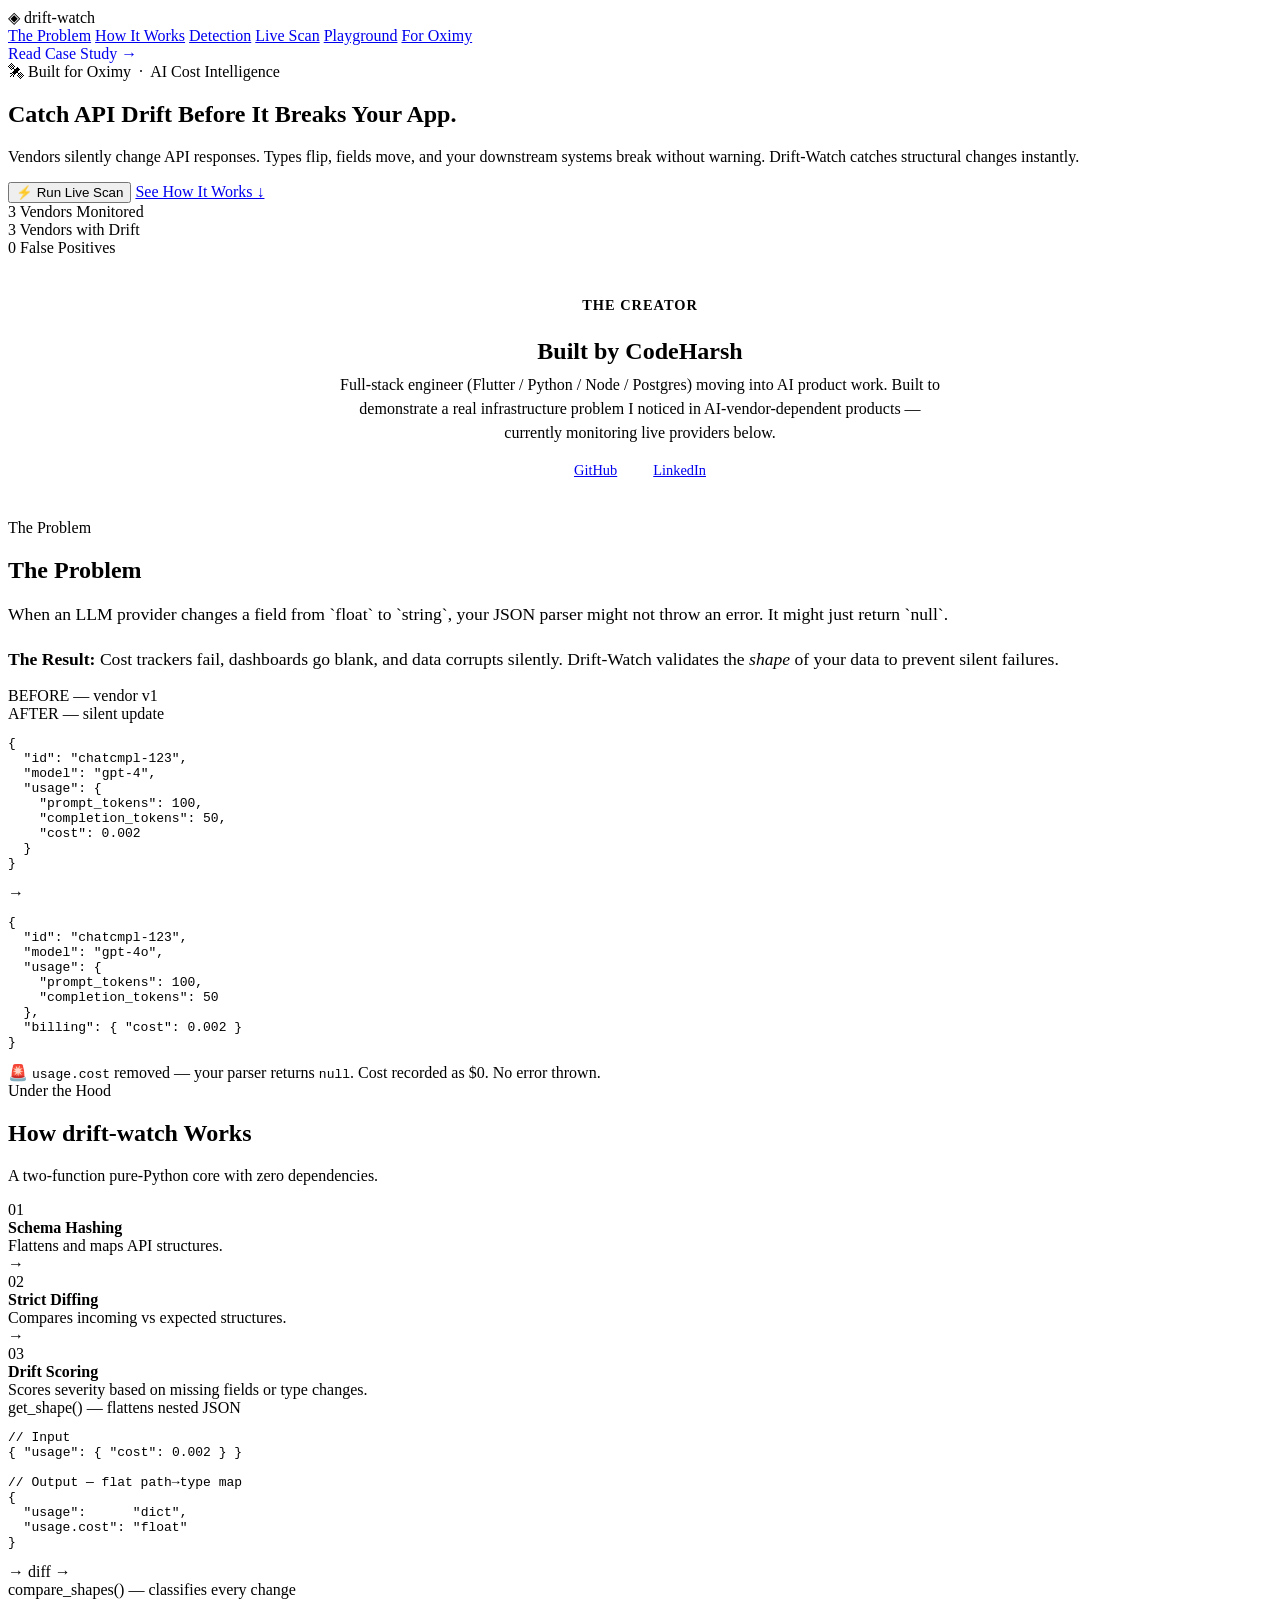
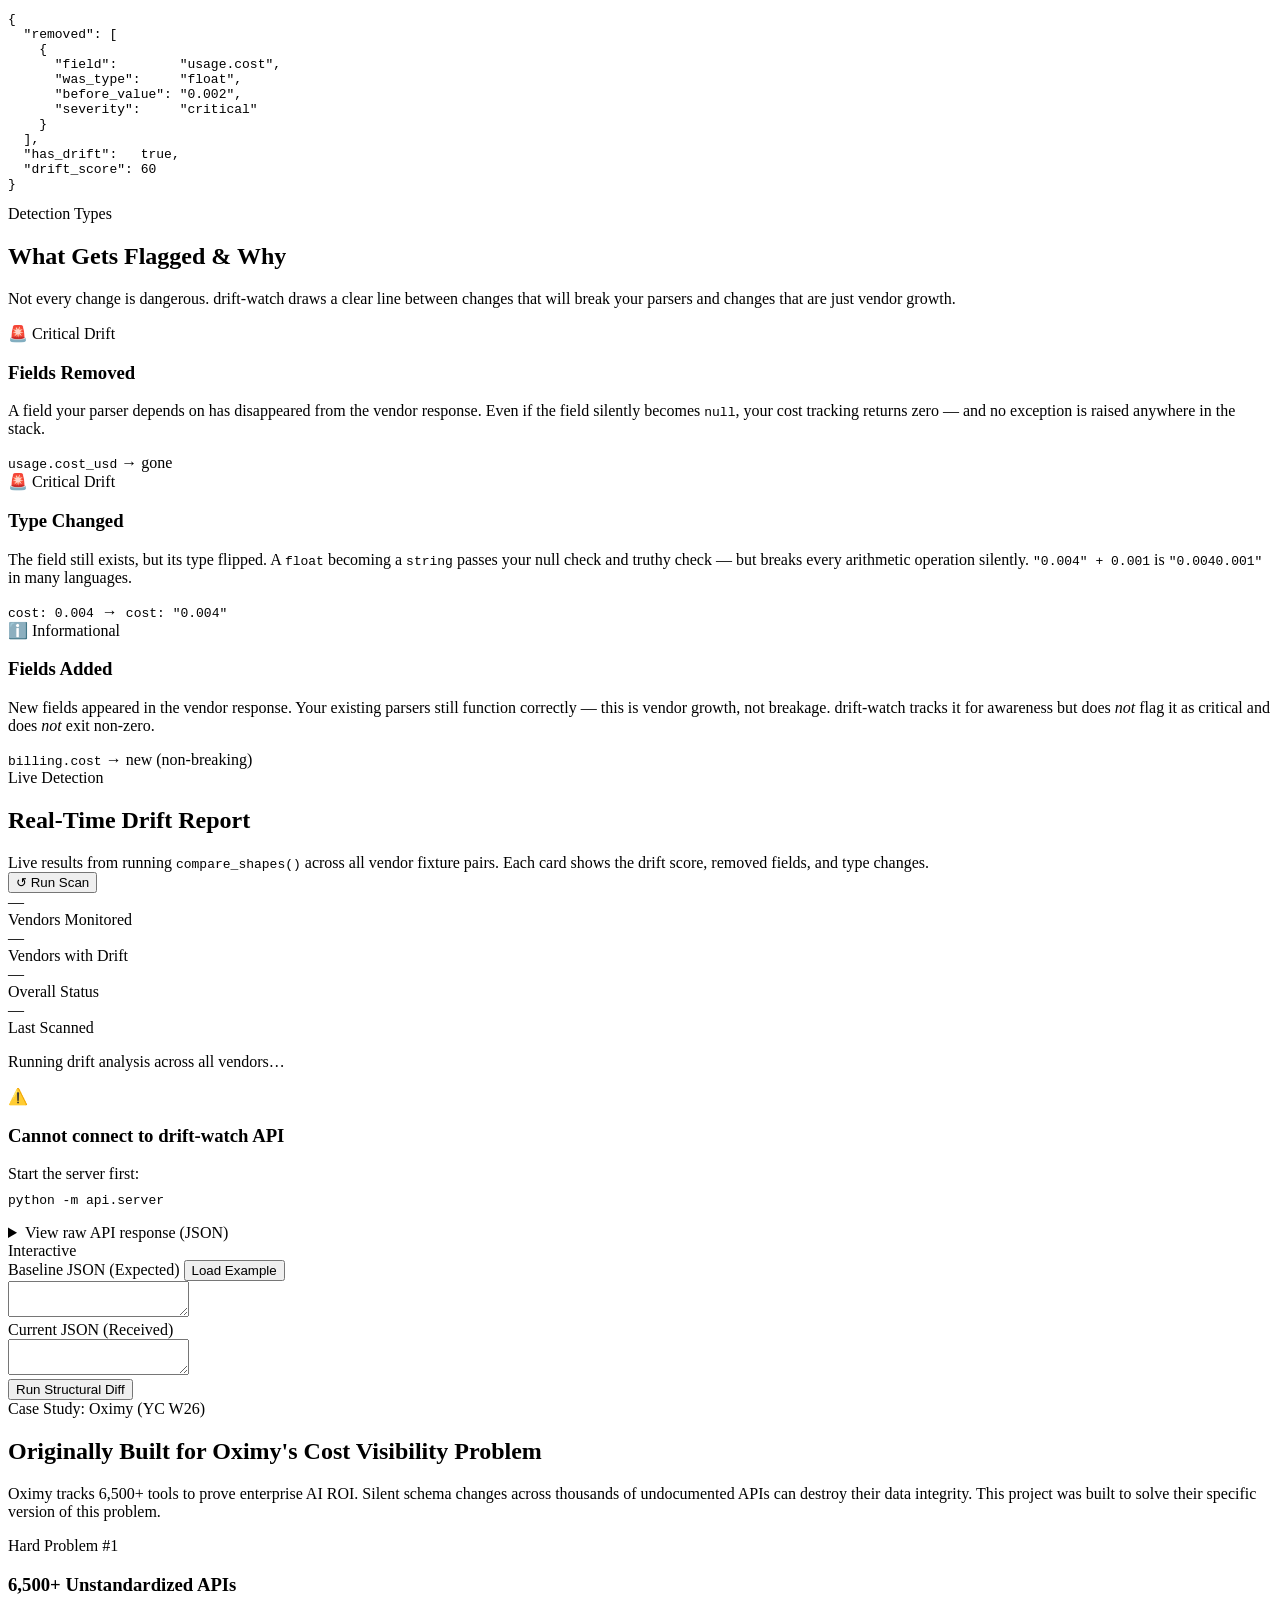
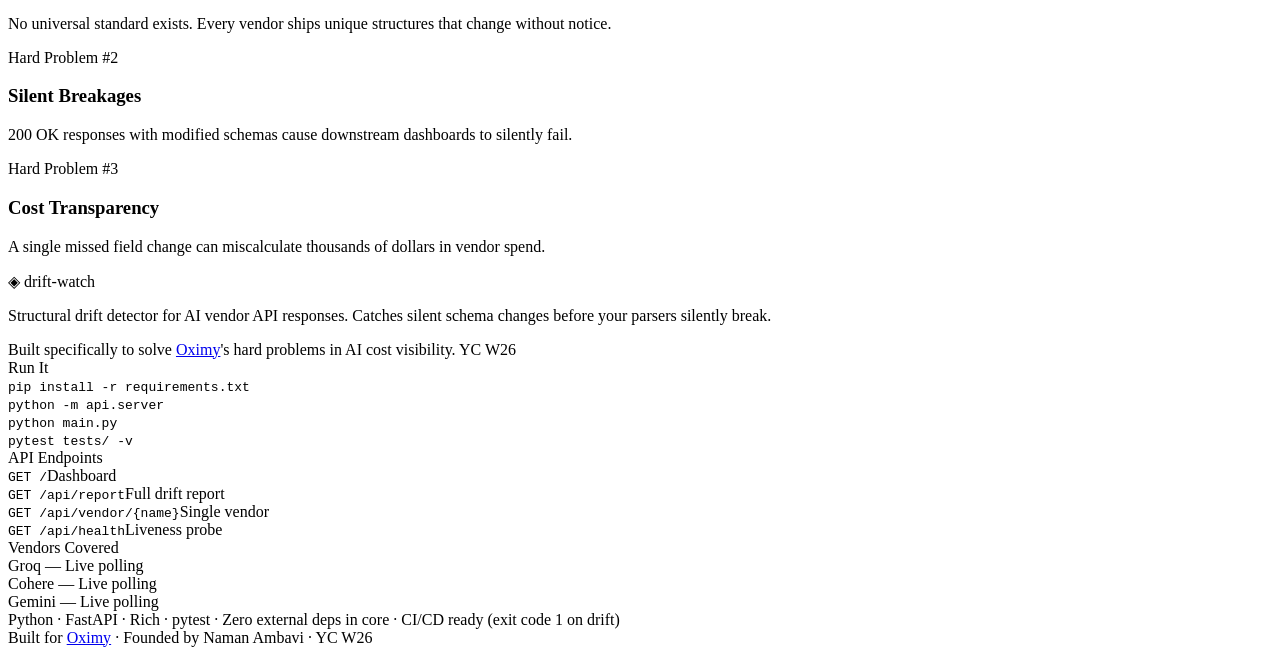
==== frontend/index.html @ 9e64bb4e "Fix UI stats, add Built By section, trigger workflow on push" ====
<!DOCTYPE html>
<html lang="en">
<head>
  <meta charset="UTF-8" />
  <meta name="viewport" content="width=device-width, initial-scale=1.0" />
  <title>drift-watch — AI Vendor Schema Monitor</title>
  <meta name="description" content="Structural drift detector for AI vendor API responses. Catch silent schema changes before your parsers break and customers notice." />
  <link rel="preconnect" href="https://fonts.googleapis.com" />
  <link rel="preconnect" href="https://fonts.gstatic.com" crossorigin />
  <link href="https://fonts.googleapis.com/css2?family=Inter:wght@300;400;500;600;700;800;900&family=JetBrains+Mono:wght@400;500;600&display=swap" rel="stylesheet" />
  <link rel="stylesheet" href="/static/style.css" />
</head>
<body>

<!-- ═══════════════════════════════════════════════
     NAVBAR
════════════════════════════════════════════════ -->
<nav class="navbar" id="top">
  <div class="nav-container">
    <div class="nav-logo">
      <span class="logo-icon">◈</span>
      <span class="logo-text">drift<span class="logo-accent">-watch</span></span>
    </div>
    <div class="nav-links">
      <a href="#problem"      class="nav-link">The Problem</a>
      <a href="#how-it-works" class="nav-link">How It Works</a>
      <a href="#detects"      class="nav-link">Detection</a>
      <a href="#scan"         class="nav-link">Live Scan</a>
      <a href="#playground"   class="nav-link">Playground</a>
      <a href="#oximy"        class="nav-link nav-link-oximy">For Oximy</a>
    </div>
    <a href="/case-study" class="btn-nav-cta" style="text-decoration:none;">Read Case Study →</a>
  </div>
</nav>

<!-- ═══════════════════════════════════════════════
     HERO
════════════════════════════════════════════════ -->
<section class="hero" id="hero">
  <div class="hero-grid"></div>
  <div class="hero-glow"></div>
  <div class="hero-content">
    <div class="hero-eyebrow">🛰 Built for Oximy &nbsp;·&nbsp; AI Cost Intelligence</div>

    <h1 class="hero-title">Catch API <span class="gradient-text">Drift</span> Before It Breaks Your App.</h1>
    <p class="hero-sub">
      Vendors silently change API responses. Types flip, fields move, and your downstream systems break without warning. Drift-Watch catches structural changes instantly.
    </p>

    <div class="hero-cta">
      <button class="btn-primary" id="hero-scan-btn" onclick="goScan(); runScan()">
        ⚡ Run Live Scan
      </button>
      <a href="#problem" class="btn-ghost">See How It Works ↓</a>
    </div>

    <div class="hero-stats">
      <div class="stat-chip">
        <span class="stat-val" id="hero-stat-total">3</span>
        <span class="stat-label">Vendors Monitored</span>
      </div>
      <div class="stat-sep"></div>
      <div class="stat-chip">
        <span class="stat-val" id="hero-stat-drift">3</span>
        <span class="stat-label">Vendors with Drift</span>
      </div>
      <div class="stat-sep"></div>
      <div class="stat-chip">
        <span class="stat-val" id="hero-stat-false">0</span>
        <span class="stat-label">False Positives</span>
      </div>
    </div>
  </div>
</section>

<!-- ═══════════════════════════════════════════════
     BUILT BY
════════════════════════════════════════════════ -->
<section class="section built-by-section" style="padding: 40px 0; border-bottom: 1px solid var(--border-color); background: var(--bg-card);">
  <div class="container" style="text-align: center;">
    <div style="font-size: 0.9rem; color: var(--text-muted); text-transform: uppercase; letter-spacing: 1px; font-weight: 600; margin-bottom: 12px;">The Creator</div>
    <h3 style="margin-bottom: 8px; font-size: 1.5rem;">Built by <span style="color: var(--text-primary);">CodeHarsh</span></h3>
    <p style="color: var(--text-secondary); max-width: 600px; margin: 0 auto 16px; line-height: 1.5;">
      Full-stack engineer (Flutter / Python / Node / Postgres) moving into AI product work. Built to demonstrate a real infrastructure problem I noticed in AI-vendor-dependent products — currently monitoring live providers below.
    </p>
    <div>
      <a href="https://github.com/codeharsh27" target="_blank" rel="noopener" class="btn-ghost" style="padding: 6px 12px; font-size: 0.9rem; border-radius: 4px; margin: 0 4px;">GitHub</a>
      <a href="https://linkedin.com/in/codeharsh27" target="_blank" rel="noopener" class="btn-ghost" style="padding: 6px 12px; font-size: 0.9rem; border-radius: 4px; margin: 0 4px;">LinkedIn</a>
    </div>
  </div>
</section>

<!-- ═══════════════════════════════════════════════
     THE PROBLEM
════════════════════════════════════════════════ -->
<section class="section problem-section" id="problem">
  <div class="container">
    <div class="section-tag">The Problem</div>
    <h2 class="section-title">The Problem</h2>
    <div class="problem-layout">
      <div>
        <p style="font-size: 1.1rem; color: var(--text-secondary); margin-bottom: 24px;">
          When an LLM provider changes a field from `float` to `string`, your JSON parser might not throw an error. It might just return `null`.
        </p>
        <p style="font-size: 1.1rem; color: var(--text-secondary);">
          <strong>The Result:</strong> Cost trackers fail, dashboards go blank, and data corrupts silently. Drift-Watch validates the <em>shape</em> of your data to prevent silent failures.
        </p>
      </div>

      <!-- Before/After diff -->
      <div class="diff-card">
        <div class="diff-card-header">
          <div class="diff-lbl">BEFORE — vendor v1</div>
          <div class="diff-lbl">AFTER — silent update</div>
        </div>
        <div class="diff-cols">
          <div>
            <pre class="code-blk"><code><span class="jb">{</span>
  <span class="jk">"id"</span>: <span class="js">"chatcmpl-123"</span>,
  <span class="jk">"model"</span>: <span class="js">"gpt-4"</span>,
  <span class="jk">"usage"</span>: <span class="jb">{</span>
    <span class="jk">"prompt_tokens"</span>: <span class="jn">100</span>,
    <span class="jk">"completion_tokens"</span>: <span class="jn">50</span>,
<span class="line-removed">    "cost": 0.002</span>
  <span class="jb">}</span>
<span class="jb">}</span></code></pre>
          </div>
          <div class="diff-arrow-icon">→</div>
          <div>
            <pre class="code-blk"><code><span class="jb">{</span>
  <span class="jk">"id"</span>: <span class="js">"chatcmpl-123"</span>,
  <span class="jk">"model"</span>: <span class="js">"gpt-4o"</span>,
  <span class="jk">"usage"</span>: <span class="jb">{</span>
    <span class="jk">"prompt_tokens"</span>: <span class="jn">100</span>,
    <span class="jk">"completion_tokens"</span>: <span class="jn">50</span>
  <span class="jb">}</span>,
<span class="line-added">  "billing": { "cost": 0.002 }</span>
<span class="jb">}</span></code></pre>
          </div>
        </div>
        <div class="diff-verdict">
          <span>🚨</span>
          <span>
            <code>usage.cost</code> removed — your parser returns <code>null</code>.
            Cost recorded as $0. No error thrown.
          </span>
        </div>
      </div>

    </div>
  </div>
</section>

<!-- ═══════════════════════════════════════════════
     HOW IT WORKS
════════════════════════════════════════════════ -->
<section class="section how-section" id="how-it-works">
  <div class="container">
    <div class="section-tag">Under the Hood</div>
    <h2 class="section-title">How drift-watch Works</h2>
    <p class="section-desc">
      A two-function pure-Python core with zero dependencies.
    </p>

    <div class="steps-flow">
      <div class="step-card">
        <div class="step-num">01</div>
        <div class="step-desc"><strong>Schema Hashing</strong><br/>Flattens and maps API structures.</div>
      </div>
      <div class="step-join">→</div>
      <div class="step-card">
        <div class="step-num">02</div>
        <div class="step-desc"><strong>Strict Diffing</strong><br/>Compares incoming vs expected structures.</div>
      </div>
      <div class="step-join">→</div>
      <div class="step-card">
        <div class="step-num">03</div>
        <div class="step-desc"><strong>Drift Scoring</strong><br/>Scores severity based on missing fields or type changes.</div>
      </div>
    </div>

    <!-- Code explainer -->
    <div class="code-ex">
      <div>
        <div class="code-ex-label">get_shape() — flattens nested JSON</div>
        <pre class="code-blk sm"><code><span class="jc">// Input</span>
<span class="jb">{</span> <span class="jk">"usage"</span>: <span class="jb">{</span> <span class="jk">"cost"</span>: <span class="jn">0.002</span> <span class="jb">}</span> <span class="jb">}</span>

<span class="jc">// Output — flat path→type map</span>
<span class="jb">{</span>
  <span class="js">"usage"</span>:      <span class="jk">"dict"</span>,
  <span class="js">"usage.cost"</span>: <span class="jk">"float"</span>
<span class="jb">}</span></code></pre>
      </div>
      <div class="code-ex-sep">→ diff →</div>
      <div>
        <div class="code-ex-label">compare_shapes() — classifies every change</div>
        <pre class="code-blk sm"><code><span class="jb">{</span>
  <span class="jk">"removed"</span>: <span class="jb">[</span>
    <span class="jb">{</span>
      <span class="js">"field"</span>:        <span class="jk">"usage.cost"</span>,
      <span class="js">"was_type"</span>:     <span class="jk">"float"</span>,
      <span class="js">"before_value"</span>: <span class="jk">"0.002"</span>,
      <span class="js">"severity"</span>:     <span class="jk">"critical"</span>
    <span class="jb">}</span>
  <span class="jb">]</span>,
  <span class="jk">"has_drift"</span>:   <span class="jn">true</span>,
  <span class="jk">"drift_score"</span>: <span class="jn">60</span>
<span class="jb">}</span></code></pre>
      </div>
    </div>
  </div>
</section>

<!-- ═══════════════════════════════════════════════
     WHAT GETS DETECTED
════════════════════════════════════════════════ -->
<section class="section detect-section" id="detects">
  <div class="container">
    <div class="section-tag">Detection Types</div>
    <h2 class="section-title">What Gets Flagged &amp; Why</h2>
    <p class="section-desc">
      Not every change is dangerous. drift-watch draws a clear line between
      changes that will break your parsers and changes that are just vendor growth.
    </p>

    <div class="detect-grid">

      <div class="detect-card dc-critical">
        <div class="dc-badge critical">🚨 Critical Drift</div>
        <h3>Fields Removed</h3>
        <p>
          A field your parser depends on has disappeared from the vendor response.
          Even if the field silently becomes <code>null</code>, your cost tracking
          returns zero — and no exception is raised anywhere in the stack.
        </p>
        <div class="dc-example">
          <code>usage.cost_usd</code> → <span class="txt-removed">gone</span>
        </div>
      </div>

      <div class="detect-card dc-critical">
        <div class="dc-badge critical">🚨 Critical Drift</div>
        <h3>Type Changed</h3>
        <p>
          The field still exists, but its type flipped. A <code>float</code> becoming
          a <code>string</code> passes your null check and truthy check — but breaks
          every arithmetic operation silently. <code>"0.004" + 0.001</code> is
          <code>"0.0040.001"</code> in many languages.
        </p>
        <div class="dc-example">
          <code>cost: <span class="txt-was">0.004</span></code>
          &nbsp;→&nbsp;
          <code>cost: <span class="txt-now">"0.004"</span></code>
        </div>
      </div>

      <div class="detect-card dc-info">
        <div class="dc-badge info">ℹ️ Informational</div>
        <h3>Fields Added</h3>
        <p>
          New fields appeared in the vendor response. Your existing parsers
          still function correctly — this is vendor growth, not breakage.
          drift-watch tracks it for awareness but does <em>not</em>
          flag it as critical and does <em>not</em> exit non-zero.
        </p>
        <div class="dc-example">
          <code>billing.cost</code> → <span class="txt-added">new (non-breaking)</span>
        </div>
      </div>

    </div>
  </div>
</section>

<!-- ═══════════════════════════════════════════════
     LIVE SCAN RESULTS
════════════════════════════════════════════════ -->
<section class="section scan-section" id="scan">
  <div class="container">

    <div class="scan-top">
      <div>
        <div class="section-tag">Live Detection</div>
        <h2 class="section-title">Real-Time Drift Report</h2>
        <p class="section-desc" style="margin-bottom:0">
          Live results from running <code>compare_shapes()</code> across all vendor fixture pairs.
          Each card shows the drift score, removed fields, and type changes.
        </p>
      </div>
      <button class="btn-rescan" id="btn-rescan" onclick="runScan()">
        <span class="ri" id="rescan-icon">↺</span> Run Scan
      </button>
    </div>

    <!-- Summary strip -->
    <div class="summary-strip" id="sum-strip">
      <div class="sum-card">
        <div class="sum-val" id="s-total">—</div>
        <div class="sum-label">Vendors Monitored</div>
      </div>
      <div class="sum-card sc-critical">
        <div class="sum-val vc" id="s-drifted">—</div>
        <div class="sum-label">Vendors with Drift</div>
      </div>
      <div class="sum-card">
        <div class="sum-val" id="s-status">—</div>
        <div class="sum-label">Overall Status</div>
      </div>
      <div class="sum-card">
        <div class="sum-val dim" id="s-time">—</div>
        <div class="sum-label">Last Scanned</div>
      </div>
    </div>

    <!-- Loading -->
    <div id="state-loading" class="state-box">
      <div class="spinner"></div>
      <p>Running drift analysis across all vendors&hellip;</p>
    </div>

    <!-- Error -->
    <div id="state-error" class="state-box hidden">
      <div class="ei">⚠️</div>
      <h3>Cannot connect to drift-watch API</h3>
      <p>
        Start the server first:<br />
        <code style="display:inline-block;margin-top:10px;">python -m api.server</code>
      </p>
    </div>

    <!-- Vendor cards -->
    <div id="cards-grid" class="cards-grid hidden"></div>

    <!-- Raw JSON -->
    <details class="raw-wrap hidden" id="raw-wrap">
      <summary>View raw API response (JSON)</summary>
      <pre class="raw-pre" id="raw-pre"></pre>
    </details>

  </div>
</section>

<!-- ═══════════════════════════════════════════════
     PLAYGROUND
════════════════════════════════════════════════ -->
<section class="section playground-section" id="playground">
  <div class="container">
    <div class="section-tag">Interactive</div>
    <div class="pg-container">
      <div class="pg-editors">
        <div class="pg-editor-wrap">
          <div class="pg-editor-head">
            <span class="pg-label">Baseline JSON (Expected)</span>
            <button class="btn-pg-fill" onclick="fillPlaygroundExample()">Load Example</button>
          </div>
          <textarea id="pg-before" class="pg-textarea" spellcheck="false"></textarea>
        </div>
        <div class="pg-editor-wrap">
          <div class="pg-editor-head">
            <span class="pg-label">Current JSON (Received)</span>
          </div>
          <textarea id="pg-after" class="pg-textarea" spellcheck="false"></textarea>
        </div>
      </div>
      
      <div class="pg-actions">
        <button id="btn-run-diff" class="btn-primary" onclick="runPlaygroundDiff()">
          Run Structural Diff
        </button>
        <span id="pg-error" class="pg-error-msg"></span>
      </div>

      <div id="pg-results" class="pg-results-area hidden">
        <!-- Rendered via JS -->
      </div>
    </div>
  </div>
</section>

<!-- ═══════════════════════════════════════════════
     OXIMY HARD PROBLEMS SECTION
════════════════════════════════════════════════ -->
<section class="section oximy-section" id="oximy">
  <div class="container">
    <div class="section-tag">Case Study: Oximy (YC W26)</div>
    <h2 class="section-title">Originally Built for Oximy's Cost Visibility Problem</h2>
    <p class="section-desc">
      Oximy tracks 6,500+ tools to prove enterprise AI ROI. 
      Silent schema changes across thousands of undocumented APIs can destroy their data integrity. This project was built to solve their specific version of this problem.
    </p>
    
    <div class="hp-grid">
      <div class="hp-card hp-primary">
        <div class="hp-eyebrow">Hard Problem #1</div>
        <h3 class="hp-title">6,500+ Unstandardized APIs</h3>
        <p class="hp-desc">No universal standard exists. Every vendor ships unique structures that change without notice.</p>
      </div>
      <div class="hp-card">
        <div class="hp-eyebrow">Hard Problem #2</div>
        <h3 class="hp-title">Silent Breakages</h3>
        <p class="hp-desc">200 OK responses with modified schemas cause downstream dashboards to silently fail.</p>
      </div>
      <div class="hp-card">
        <div class="hp-eyebrow">Hard Problem #3</div>
        <h3 class="hp-title">Cost Transparency</h3>
        <p class="hp-desc">A single missed field change can miscalculate thousands of dollars in vendor spend.</p>
      </div>
    </div>
  </div>
</section>

<!-- ═══════════════════════════════════════════════
     FOOTER
════════════════════════════════════════════════ -->
<footer class="footer-v2">
  <div class="container">

    <div class="footer-top">
      <div class="footer-brand">
        <div class="nav-logo" style="margin-bottom:10px">
          <span class="logo-icon">◈</span>
          <span class="logo-text">drift<span class="logo-accent">-watch</span></span>
        </div>
        <p class="footer-brand-desc">
          Structural drift detector for AI vendor API responses.
          Catches silent schema changes before your parsers silently break.
        </p>
        <div class="footer-built-for">
          Built specifically to solve
          <a href="https://www.oximy.com" target="_blank" rel="noopener" class="footer-oximy-link">Oximy</a>'s
          hard problems in AI cost visibility.
          <span class="footer-yc-badge">YC W26</span>
        </div>
      </div>

      <div class="footer-links-col">
        <div class="footer-col-title">Run It</div>
        <div class="footer-cmd"><code>pip install -r requirements.txt</code></div>
        <div class="footer-cmd"><code>python -m api.server</code></div>
        <div class="footer-cmd"><code>python main.py</code></div>
        <div class="footer-cmd"><code>pytest tests/ -v</code></div>
      </div>

      <div class="footer-links-col">
        <div class="footer-col-title">API Endpoints</div>
        <div class="footer-ep"><code>GET /</code><span>Dashboard</span></div>
        <div class="footer-ep"><code>GET /api/report</code><span>Full drift report</span></div>
        <div class="footer-ep"><code>GET /api/vendor/{name}</code><span>Single vendor</span></div>
        <div class="footer-ep"><code>GET /api/health</code><span>Liveness probe</span></div>
      </div>

      <div class="footer-links-col">
        <div class="footer-col-title">Vendors Covered</div>
        <div class="footer-vendor-list">
          <div class="fv-item"><span class="fv-dot critical"></span>Groq — Live polling</div>
          <div class="fv-item"><span class="fv-dot critical"></span>Cohere — Live polling</div>
          <div class="fv-item"><span class="fv-dot critical"></span>Gemini — Live polling</div>
        </div>
      </div>
    </div>

    <div class="footer-bottom">
      <div class="footer-bottom-left">
        <span>Python · FastAPI · Rich · pytest</span>
        <span class="footer-dot">·</span>
        <span>Zero external deps in core</span>
        <span class="footer-dot">·</span>
        <span>CI/CD ready (exit code 1 on drift)</span>
      </div>
      <div class="footer-bottom-right">
        Built for
        <a href="https://www.oximy.com" target="_blank" rel="noopener" class="footer-oximy-link">Oximy</a>
        ·
        <span style="color:var(--text-muted)">Founded by Naman Ambavi</span>
        ·
        <span class="footer-yc-badge">YC W26</span>
      </div>
    </div>

  </div>
</footer>

<script src="/static/app.js"></script>
</body>
</html>
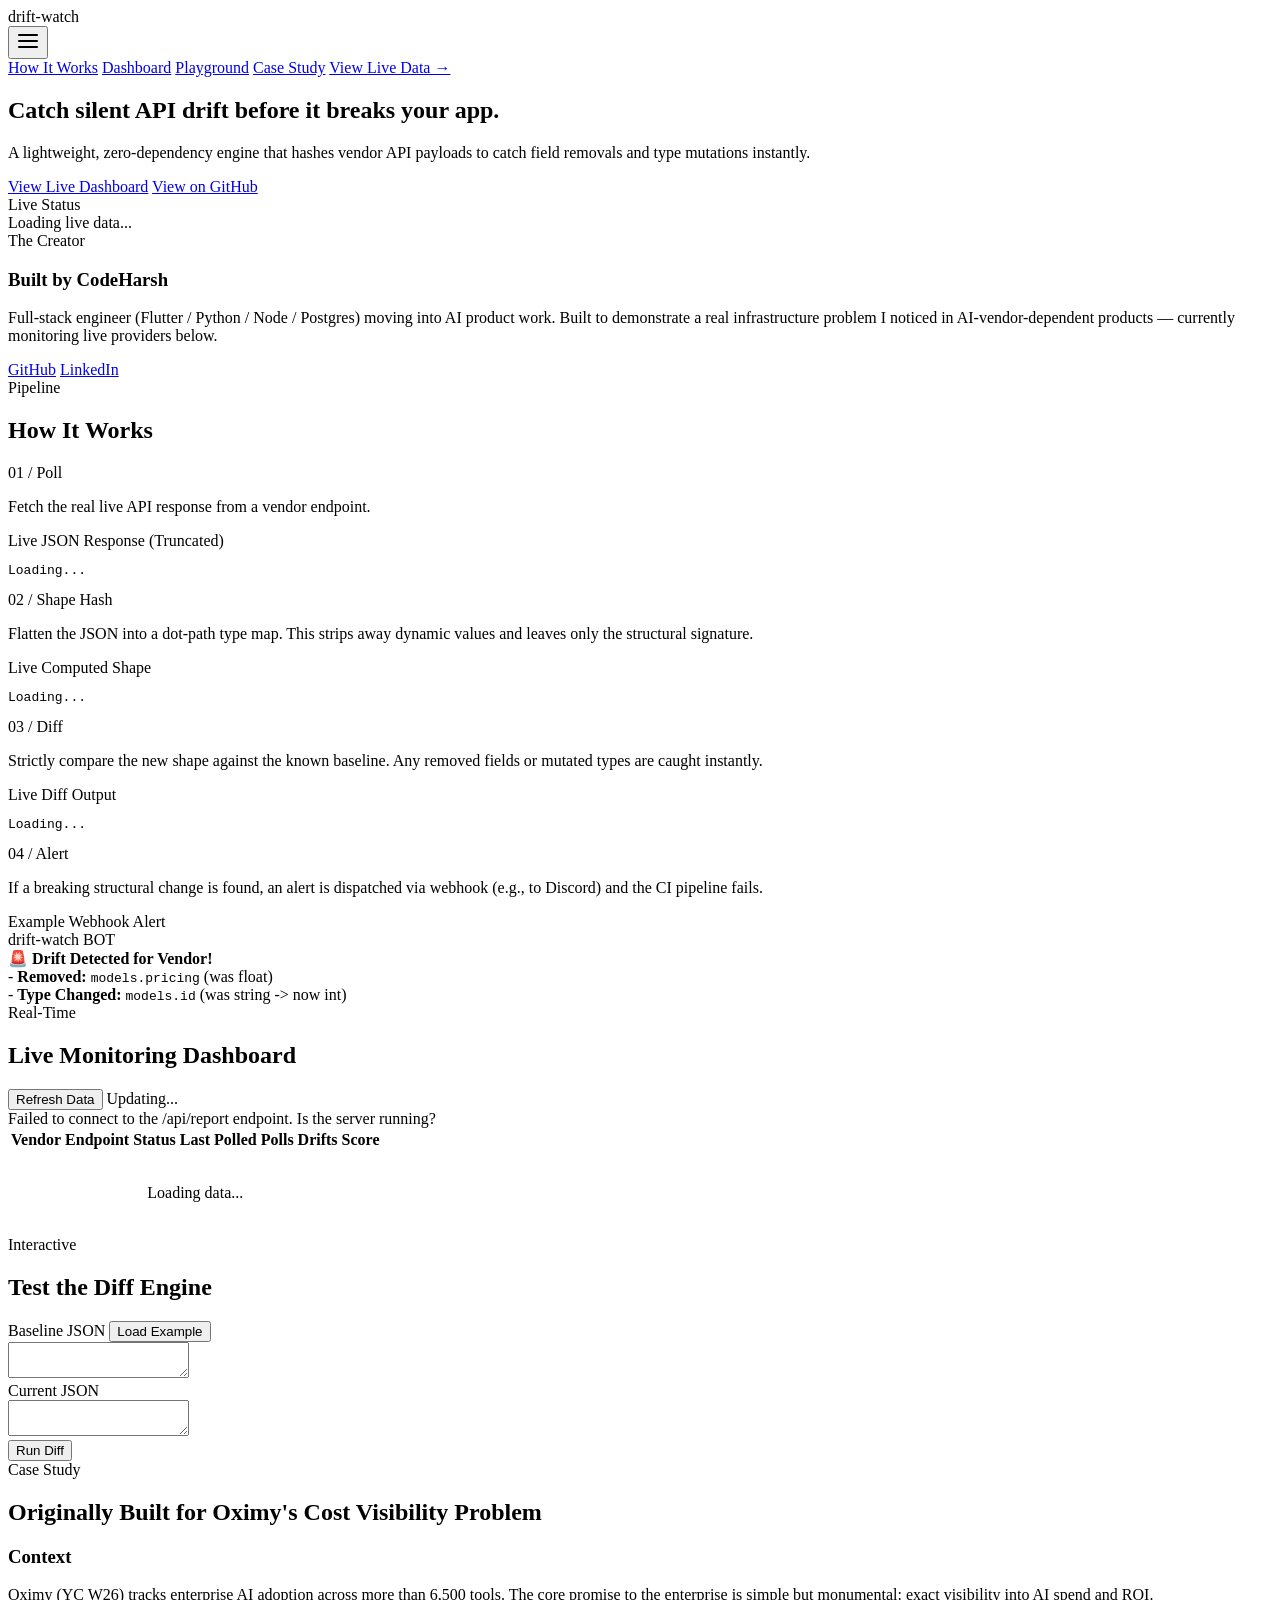
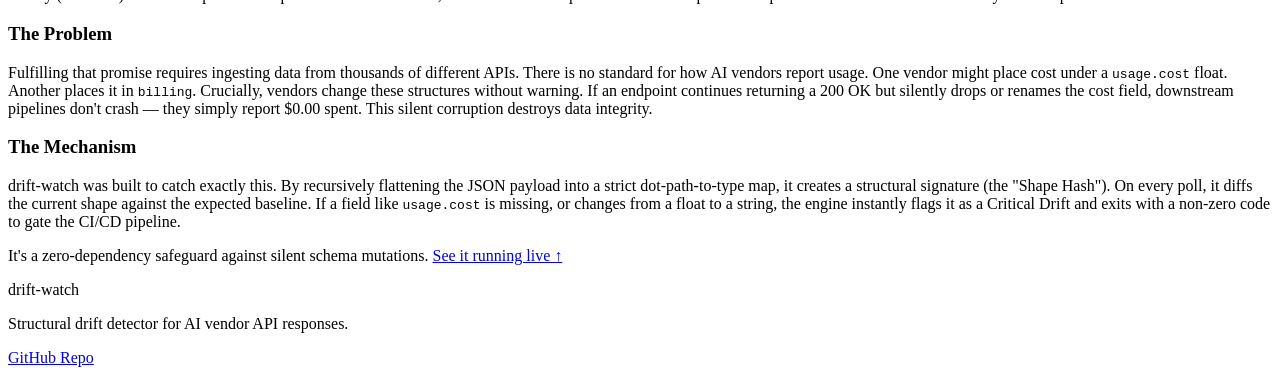
==== commit 1e30b29e: "Redesign frontend visual system" ====
--- a/frontend/index.html
+++ b/frontend/index.html
@@ -4,480 +4,250 @@
   <meta charset="UTF-8" />
   <meta name="viewport" content="width=device-width, initial-scale=1.0" />
   <title>drift-watch — AI Vendor Schema Monitor</title>
-  <meta name="description" content="Structural drift detector for AI vendor API responses. Catch silent schema changes before your parsers break and customers notice." />
+  <meta name="description" content="Catch silent API drift before it breaks your app." />
   <link rel="preconnect" href="https://fonts.googleapis.com" />
   <link rel="preconnect" href="https://fonts.gstatic.com" crossorigin />
-  <link href="https://fonts.googleapis.com/css2?family=Inter:wght@300;400;500;600;700;800;900&family=JetBrains+Mono:wght@400;500;600&display=swap" rel="stylesheet" />
+  <link href="https://fonts.googleapis.com/css2?family=Inter:wght@400;500;600;700&family=JetBrains+Mono:wght@400;500&display=swap" rel="stylesheet" />
   <link rel="stylesheet" href="/static/style.css" />
 </head>
 <body>
 
-<!-- ═══════════════════════════════════════════════
-     NAVBAR
-════════════════════════════════════════════════ -->
+<!-- NAVBAR -->
 <nav class="navbar" id="top">
   <div class="nav-container">
     <div class="nav-logo">
-      <span class="logo-icon">◈</span>
-      <span class="logo-text">drift<span class="logo-accent">-watch</span></span>
-    </div>
-    <div class="nav-links">
-      <a href="#problem"      class="nav-link">The Problem</a>
+      <span class="logo-text">drift-watch</span>
+    </div>
+    
+    <!-- Mobile Hamburger Toggle -->
+    <button class="nav-toggle" id="nav-toggle" aria-label="Toggle Navigation">
+      <svg width="24" height="24" viewBox="0 0 24 24" fill="none" stroke="currentColor" stroke-width="2" stroke-linecap="round" stroke-linejoin="round">
+        <line x1="3" y1="12" x2="21" y2="12"></line>
+        <line x1="3" y1="6" x2="21" y2="6"></line>
+        <line x1="3" y1="18" x2="21" y2="18"></line>
+      </svg>
+    </button>
+    
+    <div class="nav-links" id="nav-links">
       <a href="#how-it-works" class="nav-link">How It Works</a>
-      <a href="#detects"      class="nav-link">Detection</a>
-      <a href="#scan"         class="nav-link">Live Scan</a>
+      <a href="#dashboard"    class="nav-link">Dashboard</a>
       <a href="#playground"   class="nav-link">Playground</a>
-      <a href="#oximy"        class="nav-link nav-link-oximy">For Oximy</a>
-    </div>
-    <a href="/case-study" class="btn-nav-cta" style="text-decoration:none;">Read Case Study →</a>
+      <a href="#case-study"   class="nav-link">Case Study</a>
+      <a href="#dashboard"    class="btn-nav-cta">View Live Data →</a>
+    </div>
   </div>
 </nav>
 
-<!-- ═══════════════════════════════════════════════
-     HERO
-════════════════════════════════════════════════ -->
-<section class="hero" id="hero">
-  <div class="hero-grid"></div>
-  <div class="hero-glow"></div>
-  <div class="hero-content">
-    <div class="hero-eyebrow">🛰 Built for Oximy &nbsp;·&nbsp; AI Cost Intelligence</div>
-
-    <h1 class="hero-title">Catch API <span class="gradient-text">Drift</span> Before It Breaks Your App.</h1>
+<!-- HERO -->
+<section class="section hero" id="hero">
+  <div class="container hero-container">
+    <h1 class="hero-title">Catch silent API drift before it breaks your app.</h1>
     <p class="hero-sub">
-      Vendors silently change API responses. Types flip, fields move, and your downstream systems break without warning. Drift-Watch catches structural changes instantly.
+      A lightweight, zero-dependency engine that hashes vendor API payloads to catch field removals and type mutations instantly.
     </p>
-
-    <div class="hero-cta">
-      <button class="btn-primary" id="hero-scan-btn" onclick="goScan(); runScan()">
-        ⚡ Run Live Scan
-      </button>
-      <a href="#problem" class="btn-ghost">See How It Works ↓</a>
-    </div>
-
-    <div class="hero-stats">
-      <div class="stat-chip">
-        <span class="stat-val" id="hero-stat-total">3</span>
-        <span class="stat-label">Vendors Monitored</span>
-      </div>
-      <div class="stat-sep"></div>
-      <div class="stat-chip">
-        <span class="stat-val" id="hero-stat-drift">3</span>
-        <span class="stat-label">Vendors with Drift</span>
-      </div>
-      <div class="stat-sep"></div>
-      <div class="stat-chip">
-        <span class="stat-val" id="hero-stat-false">0</span>
-        <span class="stat-label">False Positives</span>
-      </div>
-    </div>
-  </div>
-</section>
-
-<!-- ═══════════════════════════════════════════════
-     BUILT BY
-════════════════════════════════════════════════ -->
-<section class="section built-by-section" style="padding: 40px 0; border-bottom: 1px solid var(--border-color); background: var(--bg-card);">
-  <div class="container" style="text-align: center;">
-    <div style="font-size: 0.9rem; color: var(--text-muted); text-transform: uppercase; letter-spacing: 1px; font-weight: 600; margin-bottom: 12px;">The Creator</div>
-    <h3 style="margin-bottom: 8px; font-size: 1.5rem;">Built by <span style="color: var(--text-primary);">CodeHarsh</span></h3>
-    <p style="color: var(--text-secondary); max-width: 600px; margin: 0 auto 16px; line-height: 1.5;">
-      Full-stack engineer (Flutter / Python / Node / Postgres) moving into AI product work. Built to demonstrate a real infrastructure problem I noticed in AI-vendor-dependent products — currently monitoring live providers below.
-    </p>
-    <div>
-      <a href="https://github.com/codeharsh27" target="_blank" rel="noopener" class="btn-ghost" style="padding: 6px 12px; font-size: 0.9rem; border-radius: 4px; margin: 0 4px;">GitHub</a>
-      <a href="https://linkedin.com/in/codeharsh27" target="_blank" rel="noopener" class="btn-ghost" style="padding: 6px 12px; font-size: 0.9rem; border-radius: 4px; margin: 0 4px;">LinkedIn</a>
-    </div>
-  </div>
-</section>
-
-<!-- ═══════════════════════════════════════════════
-     THE PROBLEM
-════════════════════════════════════════════════ -->
-<section class="section problem-section" id="problem">
-  <div class="container">
-    <div class="section-tag">The Problem</div>
-    <h2 class="section-title">The Problem</h2>
-    <div class="problem-layout">
-      <div>
-        <p style="font-size: 1.1rem; color: var(--text-secondary); margin-bottom: 24px;">
-          When an LLM provider changes a field from `float` to `string`, your JSON parser might not throw an error. It might just return `null`.
-        </p>
-        <p style="font-size: 1.1rem; color: var(--text-secondary);">
-          <strong>The Result:</strong> Cost trackers fail, dashboards go blank, and data corrupts silently. Drift-Watch validates the <em>shape</em> of your data to prevent silent failures.
-        </p>
-      </div>
-
-      <!-- Before/After diff -->
-      <div class="diff-card">
-        <div class="diff-card-header">
-          <div class="diff-lbl">BEFORE — vendor v1</div>
-          <div class="diff-lbl">AFTER — silent update</div>
-        </div>
-        <div class="diff-cols">
-          <div>
-            <pre class="code-blk"><code><span class="jb">{</span>
-  <span class="jk">"id"</span>: <span class="js">"chatcmpl-123"</span>,
-  <span class="jk">"model"</span>: <span class="js">"gpt-4"</span>,
-  <span class="jk">"usage"</span>: <span class="jb">{</span>
-    <span class="jk">"prompt_tokens"</span>: <span class="jn">100</span>,
-    <span class="jk">"completion_tokens"</span>: <span class="jn">50</span>,
-<span class="line-removed">    "cost": 0.002</span>
-  <span class="jb">}</span>
-<span class="jb">}</span></code></pre>
+    <div class="hero-cta-wrap">
+      <a href="#dashboard" class="btn-primary">View Live Dashboard</a>
+      <a href="https://github.com/codeharsh27/drift-watch" target="_blank" rel="noopener" class="btn-outline">View on GitHub</a>
+    </div>
+    
+    <!-- Hero Live Widget -->
+    <div class="hero-widget">
+      <div class="hero-widget-label">Live Status</div>
+      <div id="hero-live-widget" class="hero-live-pills">
+        <span class="pill-loading">Loading live data...</span>
+      </div>
+    </div>
+  </div>
+</section>
+
+<!-- BUILT BY -->
+<section class="section built-by">
+  <div class="container">
+    <div class="built-by-card">
+      <div class="built-by-eyebrow">The Creator</div>
+      <h3 class="built-by-title">Built by CodeHarsh</h3>
+      <p class="built-by-desc">
+        Full-stack engineer (Flutter / Python / Node / Postgres) moving into AI product work. Built to demonstrate a real infrastructure problem I noticed in AI-vendor-dependent products — currently monitoring live providers below.
+      </p>
+      <div class="built-by-links">
+        <a href="https://github.com/codeharsh27" target="_blank" rel="noopener" class="btn-text">GitHub</a>
+        <a href="https://linkedin.com/in/codeharsh27" target="_blank" rel="noopener" class="btn-text">LinkedIn</a>
+      </div>
+    </div>
+  </div>
+</section>
+
+<!-- HOW IT WORKS -->
+<section class="section pipeline-section" id="how-it-works">
+  <div class="container">
+    <div class="section-eyebrow">Pipeline</div>
+    <h2 class="section-title">How It Works</h2>
+    
+    <div class="pipeline-grid">
+      
+      <!-- Step 1 -->
+      <div class="pipeline-step">
+        <div class="step-header">
+          <span class="step-num">01 / Poll</span>
+        </div>
+        <p class="step-desc">Fetch the real live API response from a vendor endpoint.</p>
+        <div class="step-artifact">
+          <div class="artifact-header">Live JSON Response (Truncated)</div>
+          <pre class="code-blk" id="pipeline-step1">Loading...</pre>
+        </div>
+      </div>
+      
+      <!-- Step 2 -->
+      <div class="pipeline-step">
+        <div class="step-header">
+          <span class="step-num">02 / Shape Hash</span>
+        </div>
+        <p class="step-desc">Flatten the JSON into a dot-path type map. This strips away dynamic values and leaves only the structural signature.</p>
+        <div class="step-artifact">
+          <div class="artifact-header">Live Computed Shape</div>
+          <pre class="code-blk" id="pipeline-step2">Loading...</pre>
+        </div>
+      </div>
+      
+      <!-- Step 3 -->
+      <div class="pipeline-step">
+        <div class="step-header">
+          <span class="step-num">03 / Diff</span>
+        </div>
+        <p class="step-desc">Strictly compare the new shape against the known baseline. Any removed fields or mutated types are caught instantly.</p>
+        <div class="step-artifact">
+          <div class="artifact-header">Live Diff Output</div>
+          <pre class="code-blk" id="pipeline-step3">Loading...</pre>
+        </div>
+      </div>
+      
+      <!-- Step 4 -->
+      <div class="pipeline-step">
+        <div class="step-header">
+          <span class="step-num">04 / Alert</span>
+        </div>
+        <p class="step-desc">If a breaking structural change is found, an alert is dispatched via webhook (e.g., to Discord) and the CI pipeline fails.</p>
+        <div class="step-artifact">
+          <div class="artifact-header">Example Webhook Alert</div>
+          <div class="mock-discord">
+            <div class="md-author">drift-watch <span class="md-bot">BOT</span></div>
+            <div class="md-content">
+              <strong>🚨 Drift Detected for <span id="pipeline-step4-vendor">Vendor</span>!</strong><br/>
+              - <strong>Removed:</strong> <code>models.pricing</code> (was float)<br/>
+              - <strong>Type Changed:</strong> <code>models.id</code> (was string -> now int)
+            </div>
           </div>
-          <div class="diff-arrow-icon">→</div>
-          <div>
-            <pre class="code-blk"><code><span class="jb">{</span>
-  <span class="jk">"id"</span>: <span class="js">"chatcmpl-123"</span>,
-  <span class="jk">"model"</span>: <span class="js">"gpt-4o"</span>,
-  <span class="jk">"usage"</span>: <span class="jb">{</span>
-    <span class="jk">"prompt_tokens"</span>: <span class="jn">100</span>,
-    <span class="jk">"completion_tokens"</span>: <span class="jn">50</span>
-  <span class="jb">}</span>,
-<span class="line-added">  "billing": { "cost": 0.002 }</span>
-<span class="jb">}</span></code></pre>
-          </div>
-        </div>
-        <div class="diff-verdict">
-          <span>🚨</span>
-          <span>
-            <code>usage.cost</code> removed — your parser returns <code>null</code>.
-            Cost recorded as $0. No error thrown.
-          </span>
-        </div>
-      </div>
-
-    </div>
-  </div>
-</section>
-
-<!-- ═══════════════════════════════════════════════
-     HOW IT WORKS
-════════════════════════════════════════════════ -->
-<section class="section how-section" id="how-it-works">
-  <div class="container">
-    <div class="section-tag">Under the Hood</div>
-    <h2 class="section-title">How drift-watch Works</h2>
-    <p class="section-desc">
-      A two-function pure-Python core with zero dependencies.
-    </p>
-
-    <div class="steps-flow">
-      <div class="step-card">
-        <div class="step-num">01</div>
-        <div class="step-desc"><strong>Schema Hashing</strong><br/>Flattens and maps API structures.</div>
-      </div>
-      <div class="step-join">→</div>
-      <div class="step-card">
-        <div class="step-num">02</div>
-        <div class="step-desc"><strong>Strict Diffing</strong><br/>Compares incoming vs expected structures.</div>
-      </div>
-      <div class="step-join">→</div>
-      <div class="step-card">
-        <div class="step-num">03</div>
-        <div class="step-desc"><strong>Drift Scoring</strong><br/>Scores severity based on missing fields or type changes.</div>
-      </div>
-    </div>
-
-    <!-- Code explainer -->
-    <div class="code-ex">
-      <div>
-        <div class="code-ex-label">get_shape() — flattens nested JSON</div>
-        <pre class="code-blk sm"><code><span class="jc">// Input</span>
-<span class="jb">{</span> <span class="jk">"usage"</span>: <span class="jb">{</span> <span class="jk">"cost"</span>: <span class="jn">0.002</span> <span class="jb">}</span> <span class="jb">}</span>
-
-<span class="jc">// Output — flat path→type map</span>
-<span class="jb">{</span>
-  <span class="js">"usage"</span>:      <span class="jk">"dict"</span>,
-  <span class="js">"usage.cost"</span>: <span class="jk">"float"</span>
-<span class="jb">}</span></code></pre>
-      </div>
-      <div class="code-ex-sep">→ diff →</div>
-      <div>
-        <div class="code-ex-label">compare_shapes() — classifies every change</div>
-        <pre class="code-blk sm"><code><span class="jb">{</span>
-  <span class="jk">"removed"</span>: <span class="jb">[</span>
-    <span class="jb">{</span>
-      <span class="js">"field"</span>:        <span class="jk">"usage.cost"</span>,
-      <span class="js">"was_type"</span>:     <span class="jk">"float"</span>,
-      <span class="js">"before_value"</span>: <span class="jk">"0.002"</span>,
-      <span class="js">"severity"</span>:     <span class="jk">"critical"</span>
-    <span class="jb">}</span>
-  <span class="jb">]</span>,
-  <span class="jk">"has_drift"</span>:   <span class="jn">true</span>,
-  <span class="jk">"drift_score"</span>: <span class="jn">60</span>
-<span class="jb">}</span></code></pre>
-      </div>
-    </div>
-  </div>
-</section>
-
-<!-- ═══════════════════════════════════════════════
-     WHAT GETS DETECTED
-════════════════════════════════════════════════ -->
-<section class="section detect-section" id="detects">
-  <div class="container">
-    <div class="section-tag">Detection Types</div>
-    <h2 class="section-title">What Gets Flagged &amp; Why</h2>
-    <p class="section-desc">
-      Not every change is dangerous. drift-watch draws a clear line between
-      changes that will break your parsers and changes that are just vendor growth.
-    </p>
-
-    <div class="detect-grid">
-
-      <div class="detect-card dc-critical">
-        <div class="dc-badge critical">🚨 Critical Drift</div>
-        <h3>Fields Removed</h3>
-        <p>
-          A field your parser depends on has disappeared from the vendor response.
-          Even if the field silently becomes <code>null</code>, your cost tracking
-          returns zero — and no exception is raised anywhere in the stack.
-        </p>
-        <div class="dc-example">
-          <code>usage.cost_usd</code> → <span class="txt-removed">gone</span>
-        </div>
-      </div>
-
-      <div class="detect-card dc-critical">
-        <div class="dc-badge critical">🚨 Critical Drift</div>
-        <h3>Type Changed</h3>
-        <p>
-          The field still exists, but its type flipped. A <code>float</code> becoming
-          a <code>string</code> passes your null check and truthy check — but breaks
-          every arithmetic operation silently. <code>"0.004" + 0.001</code> is
-          <code>"0.0040.001"</code> in many languages.
-        </p>
-        <div class="dc-example">
-          <code>cost: <span class="txt-was">0.004</span></code>
-          &nbsp;→&nbsp;
-          <code>cost: <span class="txt-now">"0.004"</span></code>
-        </div>
-      </div>
-
-      <div class="detect-card dc-info">
-        <div class="dc-badge info">ℹ️ Informational</div>
-        <h3>Fields Added</h3>
-        <p>
-          New fields appeared in the vendor response. Your existing parsers
-          still function correctly — this is vendor growth, not breakage.
-          drift-watch tracks it for awareness but does <em>not</em>
-          flag it as critical and does <em>not</em> exit non-zero.
-        </p>
-        <div class="dc-example">
-          <code>billing.cost</code> → <span class="txt-added">new (non-breaking)</span>
-        </div>
-      </div>
-
-    </div>
-  </div>
-</section>
-
-<!-- ═══════════════════════════════════════════════
-     LIVE SCAN RESULTS
-════════════════════════════════════════════════ -->
-<section class="section scan-section" id="scan">
-  <div class="container">
-
-    <div class="scan-top">
-      <div>
-        <div class="section-tag">Live Detection</div>
-        <h2 class="section-title">Real-Time Drift Report</h2>
-        <p class="section-desc" style="margin-bottom:0">
-          Live results from running <code>compare_shapes()</code> across all vendor fixture pairs.
-          Each card shows the drift score, removed fields, and type changes.
-        </p>
-      </div>
-      <button class="btn-rescan" id="btn-rescan" onclick="runScan()">
-        <span class="ri" id="rescan-icon">↺</span> Run Scan
-      </button>
-    </div>
-
-    <!-- Summary strip -->
-    <div class="summary-strip" id="sum-strip">
-      <div class="sum-card">
-        <div class="sum-val" id="s-total">—</div>
-        <div class="sum-label">Vendors Monitored</div>
-      </div>
-      <div class="sum-card sc-critical">
-        <div class="sum-val vc" id="s-drifted">—</div>
-        <div class="sum-label">Vendors with Drift</div>
-      </div>
-      <div class="sum-card">
-        <div class="sum-val" id="s-status">—</div>
-        <div class="sum-label">Overall Status</div>
-      </div>
-      <div class="sum-card">
-        <div class="sum-val dim" id="s-time">—</div>
-        <div class="sum-label">Last Scanned</div>
-      </div>
-    </div>
-
-    <!-- Loading -->
-    <div id="state-loading" class="state-box">
-      <div class="spinner"></div>
-      <p>Running drift analysis across all vendors&hellip;</p>
-    </div>
-
-    <!-- Error -->
-    <div id="state-error" class="state-box hidden">
-      <div class="ei">⚠️</div>
-      <h3>Cannot connect to drift-watch API</h3>
+        </div>
+      </div>
+
+    </div>
+  </div>
+</section>
+
+<!-- LIVE MONITORING DASHBOARD -->
+<section class="section dashboard-section" id="dashboard">
+  <div class="container">
+    <div class="section-eyebrow">Real-Time</div>
+    <h2 class="section-title">Live Monitoring Dashboard</h2>
+    <div class="dashboard-controls">
+      <button class="btn-outline btn-refresh" id="btn-refresh" onclick="runScan()">Refresh Data</button>
+      <span class="last-updated" id="dash-last-updated">Updating...</span>
+    </div>
+
+    <!-- Error State -->
+    <div id="state-error" class="dash-error hidden">
+      Failed to connect to the /api/report endpoint. Is the server running?
+    </div>
+    
+    <!-- Table -->
+    <div class="table-wrapper">
+      <table class="dash-table" id="dash-table">
+        <thead>
+          <tr>
+            <th>Vendor</th>
+            <th>Endpoint</th>
+            <th>Status</th>
+            <th>Last Polled</th>
+            <th>Polls</th>
+            <th>Drifts</th>
+            <th>Score</th>
+          </tr>
+        </thead>
+        <tbody id="dash-tbody">
+          <tr><td colspan="7" style="text-align: center; padding: 32px;">Loading data...</td></tr>
+        </tbody>
+      </table>
+    </div>
+  </div>
+</section>
+
+<!-- PLAYGROUND -->
+<section class="section playground-section" id="playground">
+  <div class="container">
+    <div class="section-eyebrow">Interactive</div>
+    <h2 class="section-title">Test the Diff Engine</h2>
+    <div class="pg-grid">
+      <div class="pg-col">
+        <div class="pg-label-row">
+          <span class="pg-lbl">Baseline JSON</span>
+          <button class="btn-text" onclick="fillPlaygroundExample()">Load Example</button>
+        </div>
+        <textarea id="pg-before" class="pg-textarea"></textarea>
+      </div>
+      <div class="pg-col">
+        <div class="pg-label-row">
+          <span class="pg-lbl">Current JSON</span>
+        </div>
+        <textarea id="pg-after" class="pg-textarea"></textarea>
+      </div>
+    </div>
+    <div class="pg-actions">
+      <button class="btn-primary" id="btn-run-diff" onclick="runPlaygroundDiff()">Run Diff</button>
+      <span id="pg-error" class="pg-error"></span>
+    </div>
+    <div id="pg-results" class="pg-results hidden"></div>
+  </div>
+</section>
+
+<!-- CASE STUDY -->
+<section class="section case-study-section" id="case-study">
+  <div class="container cs-container">
+    <div class="section-eyebrow">Case Study</div>
+    <h2 class="section-title">Originally Built for Oximy's Cost Visibility Problem</h2>
+    
+    <div class="cs-content">
+      <h3>Context</h3>
       <p>
-        Start the server first:<br />
-        <code style="display:inline-block;margin-top:10px;">python -m api.server</code>
-      </p>
-    </div>
-
-    <!-- Vendor cards -->
-    <div id="cards-grid" class="cards-grid hidden"></div>
-
-    <!-- Raw JSON -->
-    <details class="raw-wrap hidden" id="raw-wrap">
-      <summary>View raw API response (JSON)</summary>
-      <pre class="raw-pre" id="raw-pre"></pre>
-    </details>
-
-  </div>
-</section>
-
-<!-- ═══════════════════════════════════════════════
-     PLAYGROUND
-════════════════════════════════════════════════ -->
-<section class="section playground-section" id="playground">
-  <div class="container">
-    <div class="section-tag">Interactive</div>
-    <div class="pg-container">
-      <div class="pg-editors">
-        <div class="pg-editor-wrap">
-          <div class="pg-editor-head">
-            <span class="pg-label">Baseline JSON (Expected)</span>
-            <button class="btn-pg-fill" onclick="fillPlaygroundExample()">Load Example</button>
-          </div>
-          <textarea id="pg-before" class="pg-textarea" spellcheck="false"></textarea>
-        </div>
-        <div class="pg-editor-wrap">
-          <div class="pg-editor-head">
-            <span class="pg-label">Current JSON (Received)</span>
-          </div>
-          <textarea id="pg-after" class="pg-textarea" spellcheck="false"></textarea>
-        </div>
-      </div>
-      
-      <div class="pg-actions">
-        <button id="btn-run-diff" class="btn-primary" onclick="runPlaygroundDiff()">
-          Run Structural Diff
-        </button>
-        <span id="pg-error" class="pg-error-msg"></span>
-      </div>
-
-      <div id="pg-results" class="pg-results-area hidden">
-        <!-- Rendered via JS -->
-      </div>
-    </div>
-  </div>
-</section>
-
-<!-- ═══════════════════════════════════════════════
-     OXIMY HARD PROBLEMS SECTION
-════════════════════════════════════════════════ -->
-<section class="section oximy-section" id="oximy">
-  <div class="container">
-    <div class="section-tag">Case Study: Oximy (YC W26)</div>
-    <h2 class="section-title">Originally Built for Oximy's Cost Visibility Problem</h2>
-    <p class="section-desc">
-      Oximy tracks 6,500+ tools to prove enterprise AI ROI. 
-      Silent schema changes across thousands of undocumented APIs can destroy their data integrity. This project was built to solve their specific version of this problem.
-    </p>
-    
-    <div class="hp-grid">
-      <div class="hp-card hp-primary">
-        <div class="hp-eyebrow">Hard Problem #1</div>
-        <h3 class="hp-title">6,500+ Unstandardized APIs</h3>
-        <p class="hp-desc">No universal standard exists. Every vendor ships unique structures that change without notice.</p>
-      </div>
-      <div class="hp-card">
-        <div class="hp-eyebrow">Hard Problem #2</div>
-        <h3 class="hp-title">Silent Breakages</h3>
-        <p class="hp-desc">200 OK responses with modified schemas cause downstream dashboards to silently fail.</p>
-      </div>
-      <div class="hp-card">
-        <div class="hp-eyebrow">Hard Problem #3</div>
-        <h3 class="hp-title">Cost Transparency</h3>
-        <p class="hp-desc">A single missed field change can miscalculate thousands of dollars in vendor spend.</p>
-      </div>
-    </div>
-  </div>
-</section>
-
-<!-- ═══════════════════════════════════════════════
-     FOOTER
-════════════════════════════════════════════════ -->
-<footer class="footer-v2">
-  <div class="container">
-
-    <div class="footer-top">
-      <div class="footer-brand">
-        <div class="nav-logo" style="margin-bottom:10px">
-          <span class="logo-icon">◈</span>
-          <span class="logo-text">drift<span class="logo-accent">-watch</span></span>
-        </div>
-        <p class="footer-brand-desc">
-          Structural drift detector for AI vendor API responses.
-          Catches silent schema changes before your parsers silently break.
-        </p>
-        <div class="footer-built-for">
-          Built specifically to solve
-          <a href="https://www.oximy.com" target="_blank" rel="noopener" class="footer-oximy-link">Oximy</a>'s
-          hard problems in AI cost visibility.
-          <span class="footer-yc-badge">YC W26</span>
-        </div>
-      </div>
-
-      <div class="footer-links-col">
-        <div class="footer-col-title">Run It</div>
-        <div class="footer-cmd"><code>pip install -r requirements.txt</code></div>
-        <div class="footer-cmd"><code>python -m api.server</code></div>
-        <div class="footer-cmd"><code>python main.py</code></div>
-        <div class="footer-cmd"><code>pytest tests/ -v</code></div>
-      </div>
-
-      <div class="footer-links-col">
-        <div class="footer-col-title">API Endpoints</div>
-        <div class="footer-ep"><code>GET /</code><span>Dashboard</span></div>
-        <div class="footer-ep"><code>GET /api/report</code><span>Full drift report</span></div>
-        <div class="footer-ep"><code>GET /api/vendor/{name}</code><span>Single vendor</span></div>
-        <div class="footer-ep"><code>GET /api/health</code><span>Liveness probe</span></div>
-      </div>
-
-      <div class="footer-links-col">
-        <div class="footer-col-title">Vendors Covered</div>
-        <div class="footer-vendor-list">
-          <div class="fv-item"><span class="fv-dot critical"></span>Groq — Live polling</div>
-          <div class="fv-item"><span class="fv-dot critical"></span>Cohere — Live polling</div>
-          <div class="fv-item"><span class="fv-dot critical"></span>Gemini — Live polling</div>
-        </div>
-      </div>
-    </div>
-
-    <div class="footer-bottom">
-      <div class="footer-bottom-left">
-        <span>Python · FastAPI · Rich · pytest</span>
-        <span class="footer-dot">·</span>
-        <span>Zero external deps in core</span>
-        <span class="footer-dot">·</span>
-        <span>CI/CD ready (exit code 1 on drift)</span>
-      </div>
-      <div class="footer-bottom-right">
-        Built for
-        <a href="https://www.oximy.com" target="_blank" rel="noopener" class="footer-oximy-link">Oximy</a>
-        ·
-        <span style="color:var(--text-muted)">Founded by Naman Ambavi</span>
-        ·
-        <span class="footer-yc-badge">YC W26</span>
-      </div>
-    </div>
-
+        Oximy (YC W26) tracks enterprise AI adoption across more than 6,500 tools. The core promise to the enterprise is simple but monumental: exact visibility into AI spend and ROI.
+      </p>
+
+      <h3>The Problem</h3>
+      <p>
+        Fulfilling that promise requires ingesting data from thousands of different APIs. There is no standard for how AI vendors report usage. One vendor might place cost under a <code>usage.cost</code> float. Another places it in <code>billing</code>. Crucially, vendors change these structures without warning. If an endpoint continues returning a 200 OK but silently drops or renames the cost field, downstream pipelines don't crash — they simply report $0.00 spent. This silent corruption destroys data integrity.
+      </p>
+
+      <h3>The Mechanism</h3>
+      <p>
+        drift-watch was built to catch exactly this. By recursively flattening the JSON payload into a strict dot-path-to-type map, it creates a structural signature (the "Shape Hash"). On every poll, it diffs the current shape against the expected baseline. If a field like <code>usage.cost</code> is missing, or changes from a float to a string, the engine instantly flags it as a Critical Drift and exits with a non-zero code to gate the CI/CD pipeline.
+      </p>
+
+      <p class="cs-closing">
+        It's a zero-dependency safeguard against silent schema mutations. <a href="#dashboard" class="cs-link">See it running live ↑</a>
+      </p>
+    </div>
+  </div>
+</section>
+
+<!-- FOOTER -->
+<footer class="footer">
+  <div class="container footer-container">
+    <div class="footer-left">
+      <div class="footer-logo">drift-watch</div>
+      <p class="footer-desc">Structural drift detector for AI vendor API responses.</p>
+    </div>
+    <div class="footer-right">
+      <a href="https://github.com/codeharsh27/drift-watch" class="footer-link">GitHub Repo</a>
+    </div>
   </div>
 </footer>
 
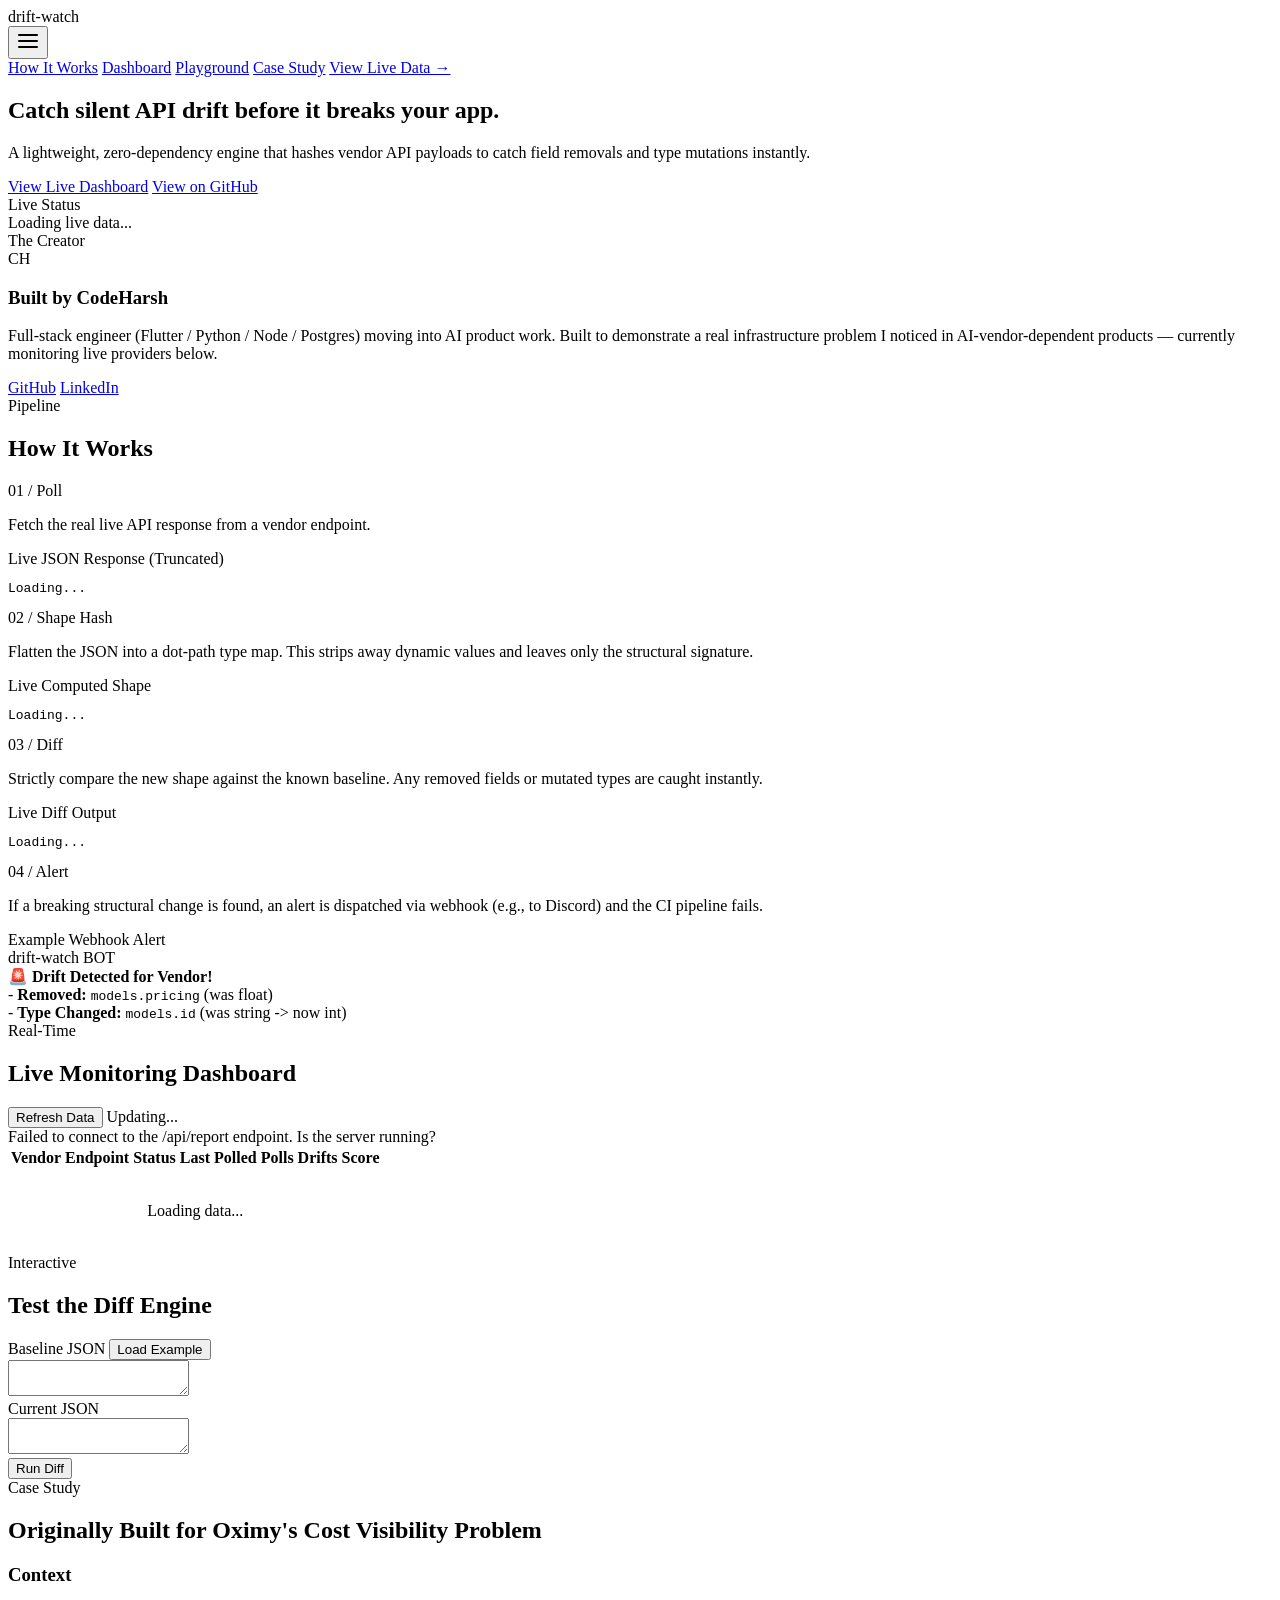
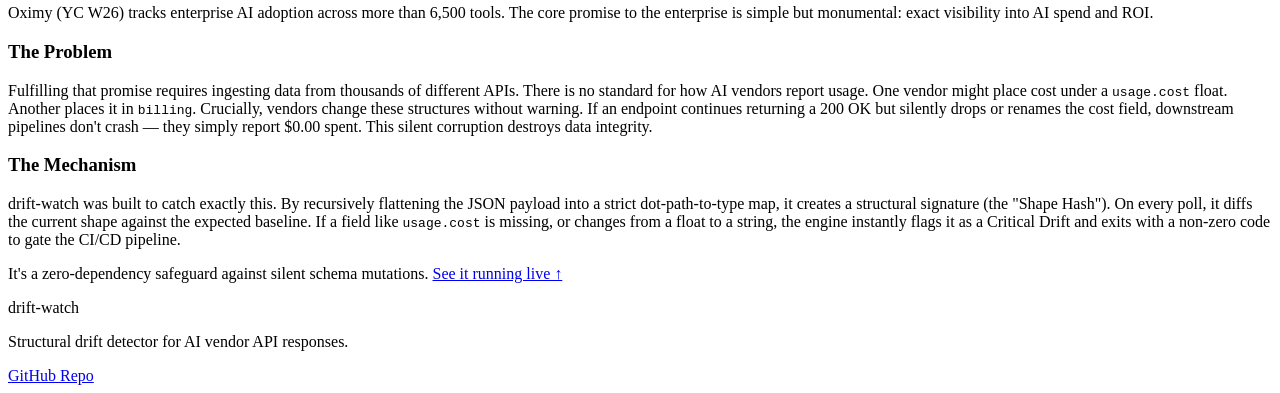
==== commit 0593581a: "Fix pipeline data rendering and add visual polish" ====
--- a/frontend/index.html
+++ b/frontend/index.html
@@ -57,21 +57,28 @@
         <span class="pill-loading">Loading live data...</span>
       </div>
     </div>
+    
+    <div class="hero-scroll-cue">
+      <span class="scroll-cue-dot"></span>
+    </div>
   </div>
 </section>
 
 <!-- BUILT BY -->
 <section class="section built-by">
   <div class="container">
-    <div class="built-by-card">
+    <div class="built-by-card card-shadow">
       <div class="built-by-eyebrow">The Creator</div>
-      <h3 class="built-by-title">Built by CodeHarsh</h3>
+      <div class="built-by-header">
+        <div class="built-by-avatar">CH</div>
+        <h3 class="built-by-title">Built by CodeHarsh</h3>
+      </div>
       <p class="built-by-desc">
         Full-stack engineer (Flutter / Python / Node / Postgres) moving into AI product work. Built to demonstrate a real infrastructure problem I noticed in AI-vendor-dependent products — currently monitoring live providers below.
       </p>
       <div class="built-by-links">
-        <a href="https://github.com/codeharsh27" target="_blank" rel="noopener" class="btn-text">GitHub</a>
-        <a href="https://linkedin.com/in/codeharsh27" target="_blank" rel="noopener" class="btn-text">LinkedIn</a>
+        <a href="https://github.com/codeharsh27" target="_blank" rel="noopener" class="btn-sm btn-outline">GitHub</a>
+        <a href="https://linkedin.com/in/codeharsh27" target="_blank" rel="noopener" class="btn-sm btn-outline">LinkedIn</a>
       </div>
     </div>
   </div>
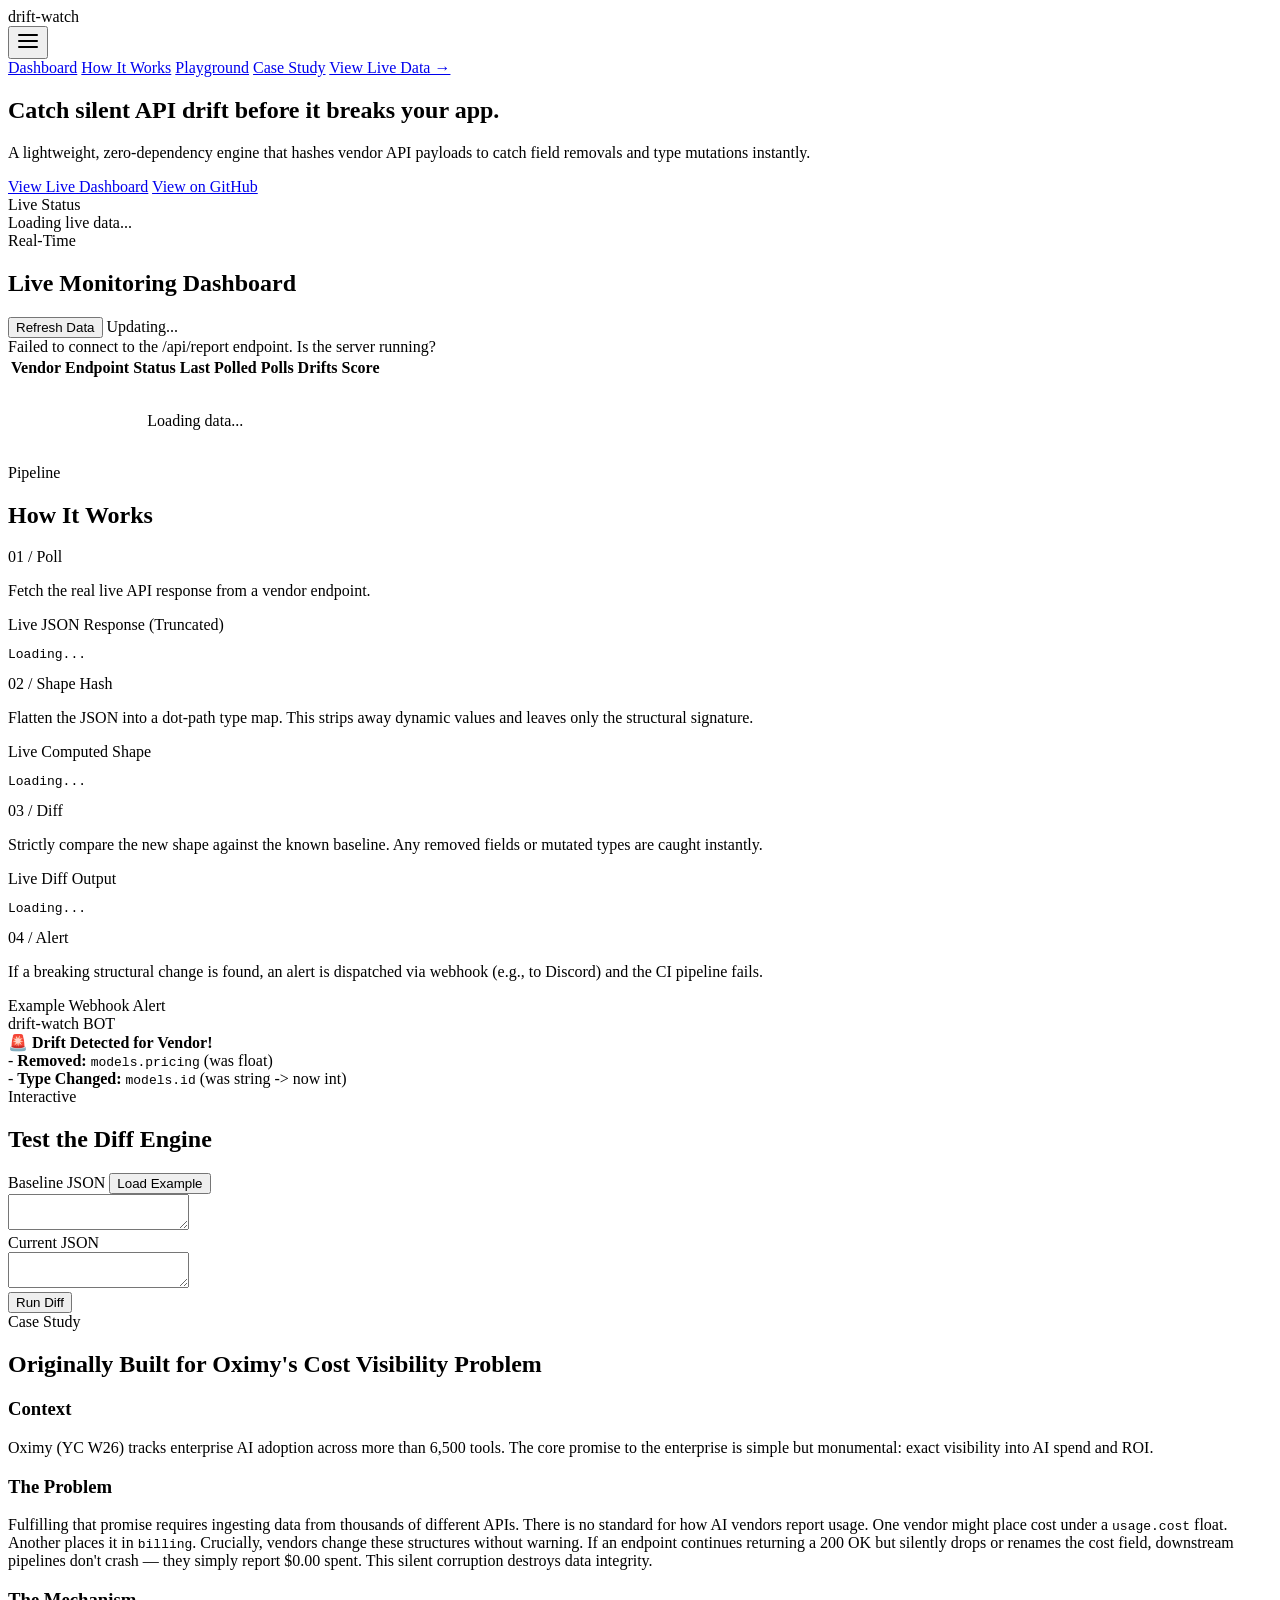
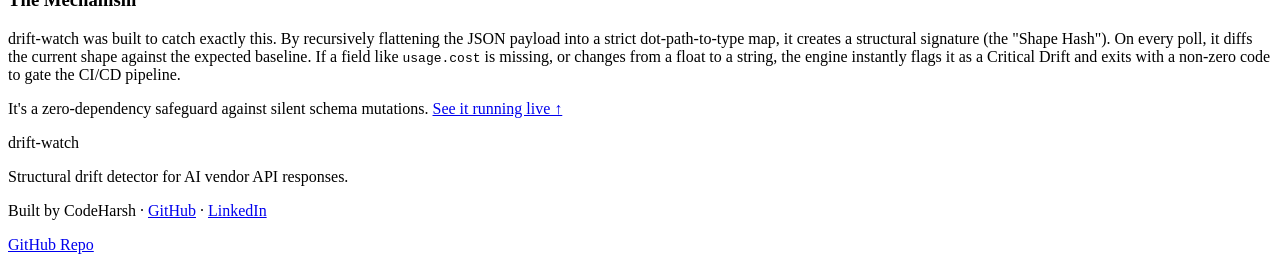
==== commit ff536d51: "Remove Built By and reorder sections" ====
--- a/frontend/index.html
+++ b/frontend/index.html
@@ -29,8 +29,8 @@
     </button>
     
     <div class="nav-links" id="nav-links">
+      <a href="#dashboard"    class="nav-link">Dashboard</a>
       <a href="#how-it-works" class="nav-link">How It Works</a>
-      <a href="#dashboard"    class="nav-link">Dashboard</a>
       <a href="#playground"   class="nav-link">Playground</a>
       <a href="#case-study"   class="nav-link">Case Study</a>
       <a href="#dashboard"    class="btn-nav-cta">View Live Data →</a>
@@ -51,7 +51,7 @@
     </div>
     
     <!-- Hero Live Widget -->
-    <div class="hero-widget">
+    <div class="hero-widget card-shadow">
       <div class="hero-widget-label">Live Status</div>
       <div id="hero-live-widget" class="hero-live-pills">
         <span class="pill-loading">Loading live data...</span>
@@ -60,93 +60,6 @@
     
     <div class="hero-scroll-cue">
       <span class="scroll-cue-dot"></span>
-    </div>
-  </div>
-</section>
-
-<!-- BUILT BY -->
-<section class="section built-by">
-  <div class="container">
-    <div class="built-by-card card-shadow">
-      <div class="built-by-eyebrow">The Creator</div>
-      <div class="built-by-header">
-        <div class="built-by-avatar">CH</div>
-        <h3 class="built-by-title">Built by CodeHarsh</h3>
-      </div>
-      <p class="built-by-desc">
-        Full-stack engineer (Flutter / Python / Node / Postgres) moving into AI product work. Built to demonstrate a real infrastructure problem I noticed in AI-vendor-dependent products — currently monitoring live providers below.
-      </p>
-      <div class="built-by-links">
-        <a href="https://github.com/codeharsh27" target="_blank" rel="noopener" class="btn-sm btn-outline">GitHub</a>
-        <a href="https://linkedin.com/in/codeharsh27" target="_blank" rel="noopener" class="btn-sm btn-outline">LinkedIn</a>
-      </div>
-    </div>
-  </div>
-</section>
-
-<!-- HOW IT WORKS -->
-<section class="section pipeline-section" id="how-it-works">
-  <div class="container">
-    <div class="section-eyebrow">Pipeline</div>
-    <h2 class="section-title">How It Works</h2>
-    
-    <div class="pipeline-grid">
-      
-      <!-- Step 1 -->
-      <div class="pipeline-step">
-        <div class="step-header">
-          <span class="step-num">01 / Poll</span>
-        </div>
-        <p class="step-desc">Fetch the real live API response from a vendor endpoint.</p>
-        <div class="step-artifact">
-          <div class="artifact-header">Live JSON Response (Truncated)</div>
-          <pre class="code-blk" id="pipeline-step1">Loading...</pre>
-        </div>
-      </div>
-      
-      <!-- Step 2 -->
-      <div class="pipeline-step">
-        <div class="step-header">
-          <span class="step-num">02 / Shape Hash</span>
-        </div>
-        <p class="step-desc">Flatten the JSON into a dot-path type map. This strips away dynamic values and leaves only the structural signature.</p>
-        <div class="step-artifact">
-          <div class="artifact-header">Live Computed Shape</div>
-          <pre class="code-blk" id="pipeline-step2">Loading...</pre>
-        </div>
-      </div>
-      
-      <!-- Step 3 -->
-      <div class="pipeline-step">
-        <div class="step-header">
-          <span class="step-num">03 / Diff</span>
-        </div>
-        <p class="step-desc">Strictly compare the new shape against the known baseline. Any removed fields or mutated types are caught instantly.</p>
-        <div class="step-artifact">
-          <div class="artifact-header">Live Diff Output</div>
-          <pre class="code-blk" id="pipeline-step3">Loading...</pre>
-        </div>
-      </div>
-      
-      <!-- Step 4 -->
-      <div class="pipeline-step">
-        <div class="step-header">
-          <span class="step-num">04 / Alert</span>
-        </div>
-        <p class="step-desc">If a breaking structural change is found, an alert is dispatched via webhook (e.g., to Discord) and the CI pipeline fails.</p>
-        <div class="step-artifact">
-          <div class="artifact-header">Example Webhook Alert</div>
-          <div class="mock-discord">
-            <div class="md-author">drift-watch <span class="md-bot">BOT</span></div>
-            <div class="md-content">
-              <strong>🚨 Drift Detected for <span id="pipeline-step4-vendor">Vendor</span>!</strong><br/>
-              - <strong>Removed:</strong> <code>models.pricing</code> (was float)<br/>
-              - <strong>Type Changed:</strong> <code>models.id</code> (was string -> now int)
-            </div>
-          </div>
-        </div>
-      </div>
-
     </div>
   </div>
 </section>
@@ -167,7 +80,7 @@
     </div>
     
     <!-- Table -->
-    <div class="table-wrapper">
+    <div class="table-wrapper card-shadow">
       <table class="dash-table" id="dash-table">
         <thead>
           <tr>
@@ -188,6 +101,73 @@
   </div>
 </section>
 
+<!-- HOW IT WORKS -->
+<section class="section pipeline-section" id="how-it-works">
+  <div class="container">
+    <div class="section-eyebrow">Pipeline</div>
+    <h2 class="section-title">How It Works</h2>
+    
+    <div class="pipeline-grid">
+      
+      <!-- Step 1 -->
+      <div class="pipeline-step">
+        <div class="step-header">
+          <span class="step-num">01 / Poll</span>
+        </div>
+        <p class="step-desc">Fetch the real live API response from a vendor endpoint.</p>
+        <div class="step-artifact card-shadow">
+          <div class="artifact-header">Live JSON Response (Truncated)</div>
+          <pre class="code-blk" id="pipeline-step1">Loading...</pre>
+        </div>
+      </div>
+      
+      <!-- Step 2 -->
+      <div class="pipeline-step">
+        <div class="step-header">
+          <span class="step-num">02 / Shape Hash</span>
+        </div>
+        <p class="step-desc">Flatten the JSON into a dot-path type map. This strips away dynamic values and leaves only the structural signature.</p>
+        <div class="step-artifact card-shadow">
+          <div class="artifact-header">Live Computed Shape</div>
+          <pre class="code-blk" id="pipeline-step2">Loading...</pre>
+        </div>
+      </div>
+      
+      <!-- Step 3 -->
+      <div class="pipeline-step">
+        <div class="step-header">
+          <span class="step-num">03 / Diff</span>
+        </div>
+        <p class="step-desc">Strictly compare the new shape against the known baseline. Any removed fields or mutated types are caught instantly.</p>
+        <div class="step-artifact card-shadow">
+          <div class="artifact-header">Live Diff Output</div>
+          <pre class="code-blk" id="pipeline-step3">Loading...</pre>
+        </div>
+      </div>
+      
+      <!-- Step 4 -->
+      <div class="pipeline-step">
+        <div class="step-header">
+          <span class="step-num">04 / Alert</span>
+        </div>
+        <p class="step-desc">If a breaking structural change is found, an alert is dispatched via webhook (e.g., to Discord) and the CI pipeline fails.</p>
+        <div class="step-artifact card-shadow">
+          <div class="artifact-header">Example Webhook Alert</div>
+          <div class="mock-discord">
+            <div class="md-author">drift-watch <span class="md-bot">BOT</span></div>
+            <div class="md-content">
+              <strong>🚨 Drift Detected for <span id="pipeline-step4-vendor">Vendor</span>!</strong><br/>
+              - <strong>Removed:</strong> <code>models.pricing</code> (was float)<br/>
+              - <strong>Type Changed:</strong> <code>models.id</code> (was string -> now int)
+            </div>
+          </div>
+        </div>
+      </div>
+
+    </div>
+  </div>
+</section>
+
 <!-- PLAYGROUND -->
 <section class="section playground-section" id="playground">
   <div class="container">
@@ -199,20 +179,20 @@
           <span class="pg-lbl">Baseline JSON</span>
           <button class="btn-text" onclick="fillPlaygroundExample()">Load Example</button>
         </div>
-        <textarea id="pg-before" class="pg-textarea"></textarea>
+        <textarea id="pg-before" class="pg-textarea card-shadow"></textarea>
       </div>
       <div class="pg-col">
         <div class="pg-label-row">
           <span class="pg-lbl">Current JSON</span>
         </div>
-        <textarea id="pg-after" class="pg-textarea"></textarea>
+        <textarea id="pg-after" class="pg-textarea card-shadow"></textarea>
       </div>
     </div>
     <div class="pg-actions">
       <button class="btn-primary" id="btn-run-diff" onclick="runPlaygroundDiff()">Run Diff</button>
       <span id="pg-error" class="pg-error"></span>
     </div>
-    <div id="pg-results" class="pg-results hidden"></div>
+    <div id="pg-results" class="pg-results card-shadow hidden"></div>
   </div>
 </section>
 
@@ -251,6 +231,11 @@
     <div class="footer-left">
       <div class="footer-logo">drift-watch</div>
       <p class="footer-desc">Structural drift detector for AI vendor API responses.</p>
+      <p class="footer-desc" style="margin-top: 8px;">
+        Built by CodeHarsh &middot; 
+        <a href="https://github.com/codeharsh27" target="_blank" rel="noopener" class="footer-link">GitHub</a> &middot; 
+        <a href="https://linkedin.com/in/codeharsh27" target="_blank" rel="noopener" class="footer-link">LinkedIn</a>
+      </p>
     </div>
     <div class="footer-right">
       <a href="https://github.com/codeharsh27/drift-watch" class="footer-link">GitHub Repo</a>
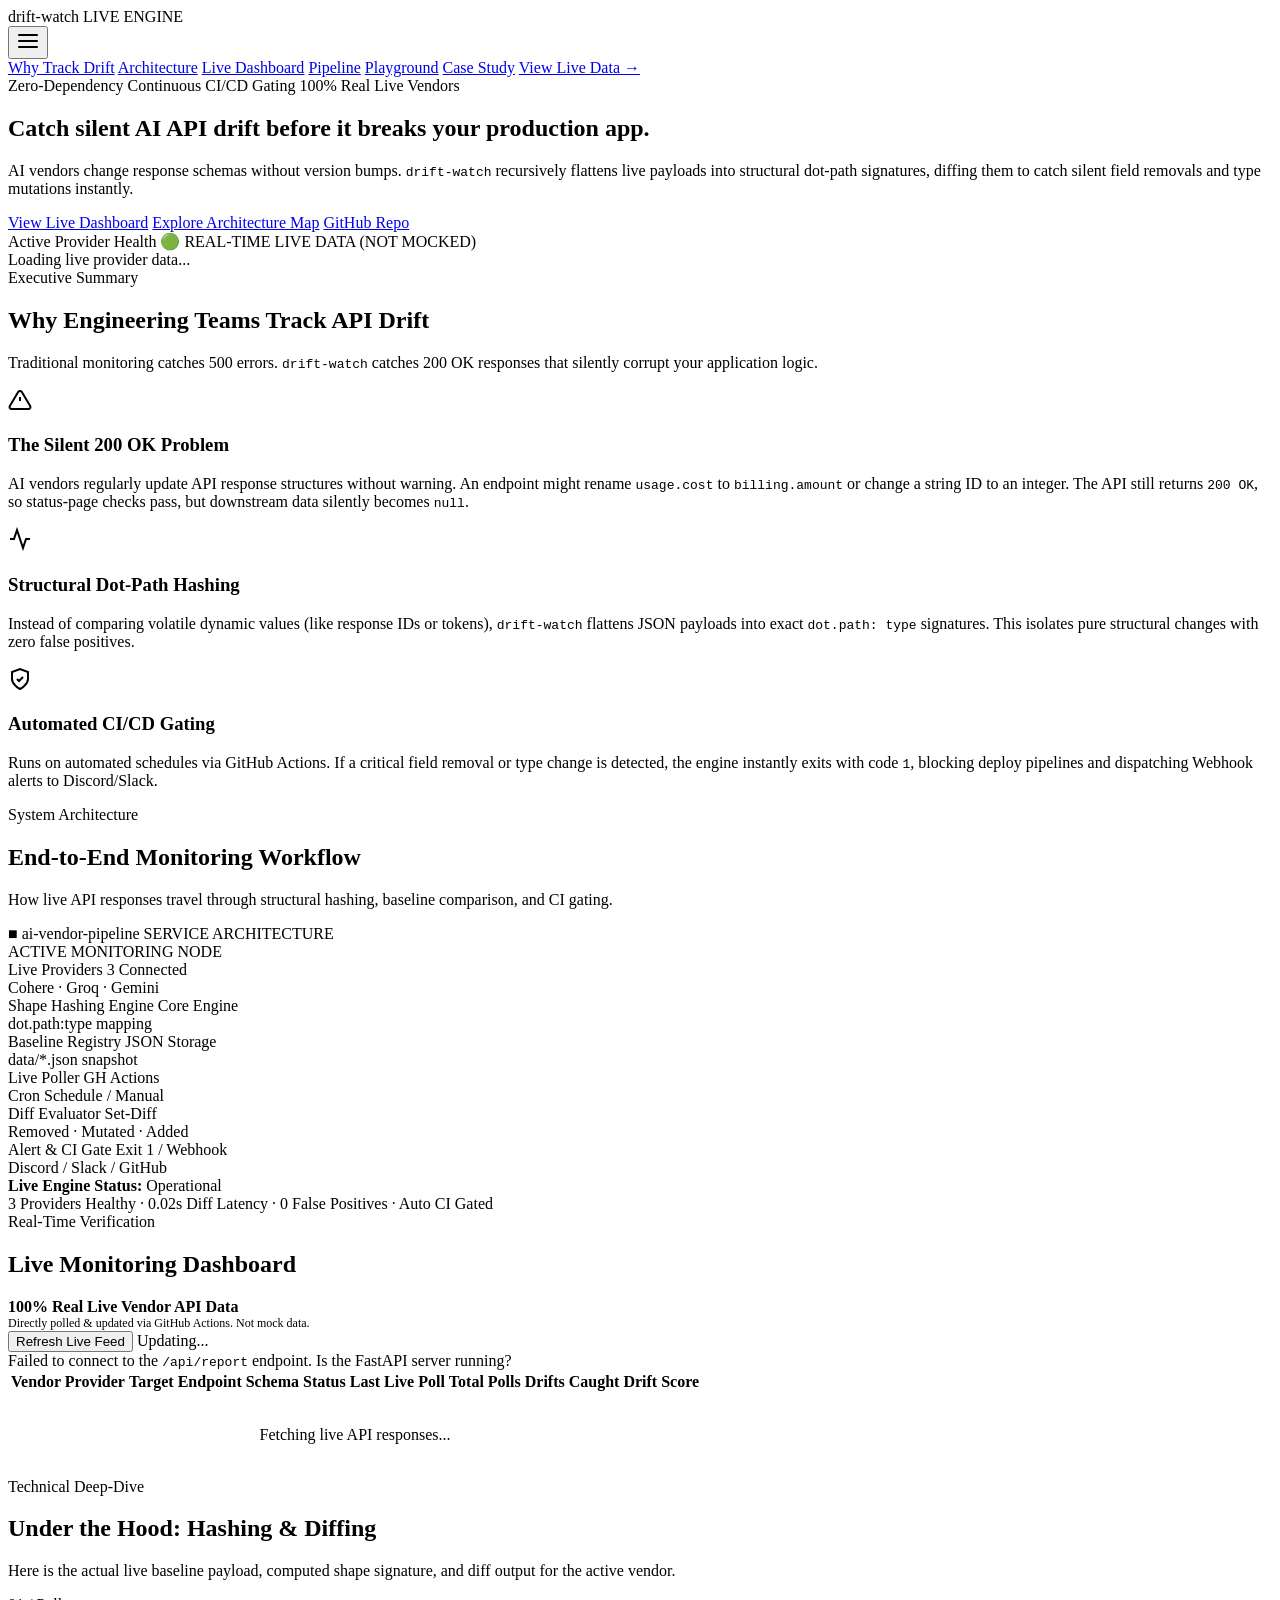
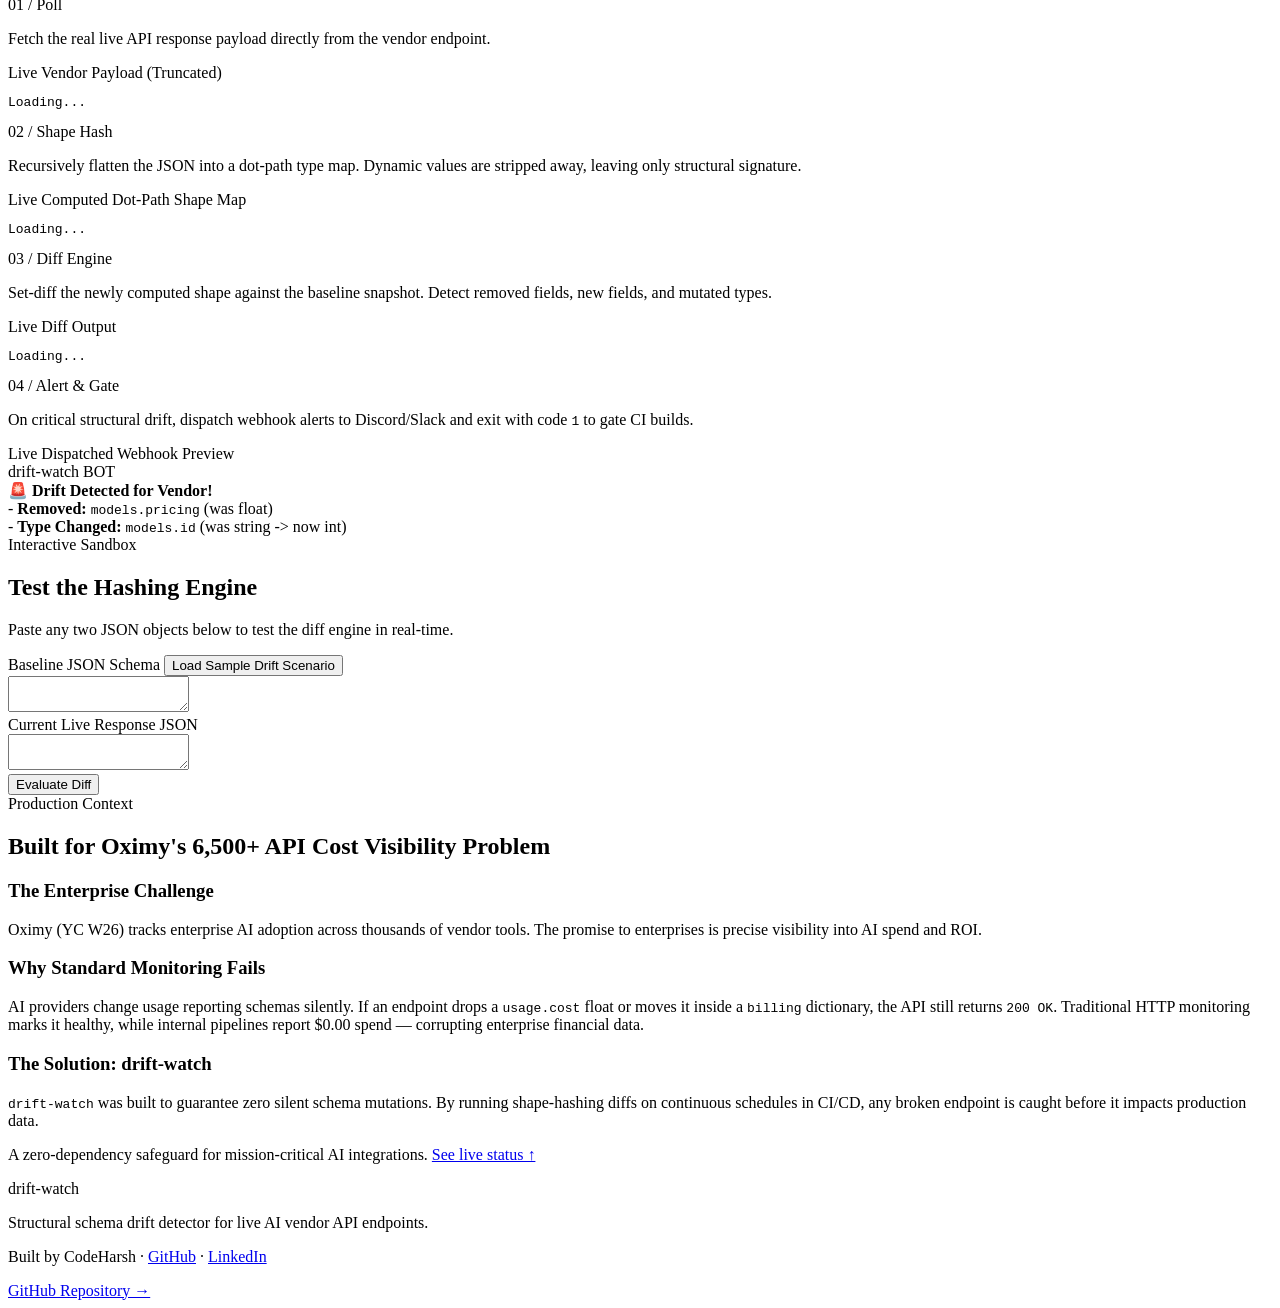
==== commit f778921a: "Add DrDroid architecture node graph, executive value section, and real-time live data proof" ====
--- a/frontend/index.html
+++ b/frontend/index.html
@@ -4,10 +4,10 @@
   <meta charset="UTF-8" />
   <meta name="viewport" content="width=device-width, initial-scale=1.0" />
   <title>drift-watch — AI Vendor Schema Monitor</title>
-  <meta name="description" content="Catch silent API drift before it breaks your app." />
+  <meta name="description" content="Catch silent API schema drift before it corrupts your production app." />
   <link rel="preconnect" href="https://fonts.googleapis.com" />
   <link rel="preconnect" href="https://fonts.gstatic.com" crossorigin />
-  <link href="https://fonts.googleapis.com/css2?family=Inter:wght@400;500;600;700&family=JetBrains+Mono:wght@400;500&display=swap" rel="stylesheet" />
+  <link href="https://fonts.googleapis.com/css2?family=Inter:wght@400;500;600;700;800&family=JetBrains+Mono:wght@400;500;600&display=swap" rel="stylesheet" />
   <link rel="stylesheet" href="/static/style.css" />
 </head>
 <body>
@@ -17,6 +17,7 @@
   <div class="nav-container">
     <div class="nav-logo">
       <span class="logo-text">drift-watch</span>
+      <span class="logo-badge">LIVE ENGINE</span>
     </div>
     
     <!-- Mobile Hamburger Toggle -->
@@ -29,11 +30,13 @@
     </button>
     
     <div class="nav-links" id="nav-links">
-      <a href="#dashboard"    class="nav-link">Dashboard</a>
-      <a href="#how-it-works" class="nav-link">How It Works</a>
-      <a href="#playground"   class="nav-link">Playground</a>
-      <a href="#case-study"   class="nav-link">Case Study</a>
-      <a href="#dashboard"    class="btn-nav-cta">View Live Data →</a>
+      <a href="#value"         class="nav-link">Why Track Drift</a>
+      <a href="#architecture"  class="nav-link">Architecture</a>
+      <a href="#dashboard"     class="nav-link">Live Dashboard</a>
+      <a href="#how-it-works"  class="nav-link">Pipeline</a>
+      <a href="#playground"    class="nav-link">Playground</a>
+      <a href="#case-study"    class="nav-link">Case Study</a>
+      <a href="#dashboard"     class="btn-nav-cta">View Live Data →</a>
     </div>
   </div>
 </nav>
@@ -41,20 +44,29 @@
 <!-- HERO -->
 <section class="section hero" id="hero">
   <div class="container hero-container">
-    <h1 class="hero-title">Catch silent API drift before it breaks your app.</h1>
+    <div class="hero-eyebrow-pills">
+      <span class="hero-badge">Zero-Dependency</span>
+      <span class="hero-badge hero-badge-blue">Continuous CI/CD Gating</span>
+      <span class="hero-badge hero-badge-green">100% Real Live Vendors</span>
+    </div>
+    <h1 class="hero-title">Catch silent AI API drift before it breaks your production app.</h1>
     <p class="hero-sub">
-      A lightweight, zero-dependency engine that hashes vendor API payloads to catch field removals and type mutations instantly.
+      AI vendors change response schemas without version bumps. <code>drift-watch</code> recursively flattens live payloads into structural dot-path signatures, diffing them to catch silent field removals and type mutations instantly.
     </p>
     <div class="hero-cta-wrap">
       <a href="#dashboard" class="btn-primary">View Live Dashboard</a>
-      <a href="https://github.com/codeharsh27/drift-watch" target="_blank" rel="noopener" class="btn-outline">View on GitHub</a>
+      <a href="#architecture" class="btn-outline">Explore Architecture Map</a>
+      <a href="https://github.com/codeharsh27/drift-watch" target="_blank" rel="noopener" class="btn-outline">GitHub Repo</a>
     </div>
     
     <!-- Hero Live Widget -->
     <div class="hero-widget card-shadow">
-      <div class="hero-widget-label">Live Status</div>
+      <div class="hero-widget-header">
+        <span class="hero-widget-label">Active Provider Health</span>
+        <span class="live-proof-tag">🟢 REAL-TIME LIVE DATA (NOT MOCKED)</span>
+      </div>
       <div id="hero-live-widget" class="hero-live-pills">
-        <span class="pill-loading">Loading live data...</span>
+        <span class="pill-loading">Loading live provider data...</span>
       </div>
     </div>
     
@@ -64,19 +76,170 @@
   </div>
 </section>
 
-<!-- LIVE MONITORING DASHBOARD -->
+<!-- VALUE & IMPACT (Why Track Schema Drift) -->
+<section class="section value-section" id="value">
+  <div class="container">
+    <div class="section-eyebrow">Executive Summary</div>
+    <h2 class="section-title">Why Engineering Teams Track API Drift</h2>
+    <p class="section-subtitle">
+      Traditional monitoring catches 500 errors. <code>drift-watch</code> catches 200 OK responses that silently corrupt your application logic.
+    </p>
+    
+    <div class="value-grid">
+      <!-- Card 1 -->
+      <div class="value-card card-shadow">
+        <div class="value-icon warning-icon">
+          <svg width="24" height="24" viewBox="0 0 24 24" fill="none" stroke="currentColor" stroke-width="2"><path d="M10.29 3.86L1.82 18a2 2 0 0 0 1.71 3h16.94a2 2 0 0 0 1.71-3L13.71 3.86a2 2 0 0 0-3.42 0z"/><line x1="12" y1="9" x2="12" y2="13"/><line x1="12" y1="17" x2="12.01" y2="17"/></svg>
+        </div>
+        <h3>The Silent 200 OK Problem</h3>
+        <p>
+          AI vendors regularly update API response structures without warning. An endpoint might rename <code>usage.cost</code> to <code>billing.amount</code> or change a string ID to an integer. The API still returns <code>200 OK</code>, so status-page checks pass, but downstream data silently becomes <code>null</code>.
+        </p>
+      </div>
+
+      <!-- Card 2 -->
+      <div class="value-card card-shadow">
+        <div class="value-icon feature-icon">
+          <svg width="24" height="24" viewBox="0 0 24 24" fill="none" stroke="currentColor" stroke-width="2"><polyline points="22 12 18 12 15 21 9 3 6 12 2 12"/></svg>
+        </div>
+        <h3>Structural Dot-Path Hashing</h3>
+        <p>
+          Instead of comparing volatile dynamic values (like response IDs or tokens), <code>drift-watch</code> flattens JSON payloads into exact <code>dot.path: type</code> signatures. This isolates pure structural changes with zero false positives.
+        </p>
+      </div>
+
+      <!-- Card 3 -->
+      <div class="value-card card-shadow">
+        <div class="value-icon success-icon">
+          <svg width="24" height="24" viewBox="0 0 24 24" fill="none" stroke="currentColor" stroke-width="2"><path d="M12 22s8-4 8-10V5l-8-3-8 3v7c0 6 8 10 8 10z"/><polyline points="9 12 11 14 15 10"/></svg>
+        </div>
+        <h3>Automated CI/CD Gating</h3>
+        <p>
+          Runs on automated schedules via GitHub Actions. If a critical field removal or type change is detected, the engine instantly exits with code <code>1</code>, blocking deploy pipelines and dispatching Webhook alerts to Discord/Slack.
+        </p>
+      </div>
+    </div>
+  </div>
+</section>
+
+<!-- DRDROID-STYLE ARCHITECTURE WORKFLOW NODE GRAPH -->
+<section class="section architecture-section" id="architecture">
+  <div class="container">
+    <div class="section-eyebrow">System Architecture</div>
+    <h2 class="section-title">End-to-End Monitoring Workflow</h2>
+    <p class="section-subtitle">
+      How live API responses travel through structural hashing, baseline comparison, and CI gating.
+    </p>
+
+    <!-- Interactive Node Map Canvas (DrDroid style) -->
+    <div class="node-graph-card card-shadow">
+      <div class="node-graph-header">
+        <div class="graph-title-block">
+          <span class="graph-root-pill">■ ai-vendor-pipeline</span>
+          <span class="graph-root-sub">SERVICE ARCHITECTURE</span>
+        </div>
+        <div class="graph-status-tag">ACTIVE MONITORING NODE</div>
+      </div>
+
+      <!-- Node Network Grid -->
+      <div class="node-tree-wrapper">
+        <div class="node-main-line"></div>
+        
+        <div class="node-tree-grid">
+          <!-- Top Row Nodes -->
+          <div class="node-box" data-node="vendors">
+            <div class="node-box-header">
+              <span class="node-title">Live Providers</span>
+              <span class="node-badge">3 Connected</span>
+            </div>
+            <div class="node-sub">Cohere · Groq · Gemini</div>
+          </div>
+
+          <div class="node-box node-highlight" data-node="shape-engine">
+            <div class="node-box-header">
+              <span class="node-title">Shape Hashing Engine</span>
+              <span class="node-badge node-badge-purple">Core Engine</span>
+            </div>
+            <div class="node-sub">dot.path:type mapping</div>
+          </div>
+
+          <div class="node-box" data-node="baseline">
+            <div class="node-box-header">
+              <span class="node-title">Baseline Registry</span>
+              <span class="node-badge">JSON Storage</span>
+            </div>
+            <div class="node-sub">data/*.json snapshot</div>
+          </div>
+
+          <!-- Bottom Row Nodes -->
+          <div class="node-box" data-node="poller">
+            <div class="node-box-header">
+              <span class="node-title">Live Poller</span>
+              <span class="node-badge">GH Actions</span>
+            </div>
+            <div class="node-sub">Cron Schedule / Manual</div>
+          </div>
+
+          <div class="node-box node-highlight" data-node="diff-engine">
+            <div class="node-box-header">
+              <span class="node-title">Diff Evaluator</span>
+              <span class="node-badge node-badge-purple">Set-Diff</span>
+            </div>
+            <div class="node-sub">Removed · Mutated · Added</div>
+          </div>
+
+          <div class="node-box" data-node="alerts">
+            <div class="node-box-header">
+              <span class="node-title">Alert & CI Gate</span>
+              <span class="node-badge node-badge-red">Exit 1 / Webhook</span>
+            </div>
+            <div class="node-sub">Discord / Slack / GitHub</div>
+          </div>
+        </div>
+      </div>
+
+      <!-- Node Graph Footer Bar (DrDroid style) -->
+      <div class="node-graph-footer">
+        <div class="ng-foot-item">
+          <span class="ng-square purple-sq"></span>
+          <strong>Live Engine Status:</strong> Operational
+        </div>
+        <div class="ng-foot-metrics">
+          <span>3 Providers Healthy</span> · 
+          <span>0.02s Diff Latency</span> · 
+          <span>0 False Positives</span> · 
+          <span>Auto CI Gated</span>
+        </div>
+      </div>
+    </div>
+  </div>
+</section>
+
+<!-- LIVE MONITORING DASHBOARD (VERIFIED REAL DATA) -->
 <section class="section dashboard-section" id="dashboard">
   <div class="container">
-    <div class="section-eyebrow">Real-Time</div>
-    <h2 class="section-title">Live Monitoring Dashboard</h2>
+    <div class="dashboard-header-row">
+      <div>
+        <div class="section-eyebrow">Real-Time Verification</div>
+        <h2 class="section-title">Live Monitoring Dashboard</h2>
+      </div>
+      <div class="realtime-notice-badge card-shadow">
+        <span class="pulse-dot"></span>
+        <div>
+          <strong>100% Real Live Vendor API Data</strong>
+          <div style="font-size:0.75rem; color:var(--text-muted);">Directly polled & updated via GitHub Actions. Not mock data.</div>
+        </div>
+      </div>
+    </div>
+
     <div class="dashboard-controls">
-      <button class="btn-outline btn-refresh" id="btn-refresh" onclick="runScan()">Refresh Data</button>
+      <button class="btn-outline btn-refresh" id="btn-refresh" onclick="runScan()">Refresh Live Feed</button>
       <span class="last-updated" id="dash-last-updated">Updating...</span>
     </div>
 
     <!-- Error State -->
     <div id="state-error" class="dash-error hidden">
-      Failed to connect to the /api/report endpoint. Is the server running?
+      Failed to connect to the <code>/api/report</code> endpoint. Is the FastAPI server running?
     </div>
     
     <!-- Table -->
@@ -84,39 +247,41 @@
       <table class="dash-table" id="dash-table">
         <thead>
           <tr>
-            <th>Vendor</th>
-            <th>Endpoint</th>
-            <th>Status</th>
-            <th>Last Polled</th>
-            <th>Polls</th>
-            <th>Drifts</th>
-            <th>Score</th>
+            <th>Vendor Provider</th>
+            <th>Target Endpoint</th>
+            <th>Schema Status</th>
+            <th>Last Live Poll</th>
+            <th>Total Polls</th>
+            <th>Drifts Caught</th>
+            <th>Drift Score</th>
           </tr>
         </thead>
         <tbody id="dash-tbody">
-          <tr><td colspan="7" style="text-align: center; padding: 32px;">Loading data...</td></tr>
+          <tr><td colspan="7" style="text-align: center; padding: 32px;">Fetching live API responses...</td></tr>
         </tbody>
       </table>
     </div>
   </div>
 </section>
 
-<!-- HOW IT WORKS -->
+<!-- HOW IT WORKS (PIPELINE) -->
 <section class="section pipeline-section" id="how-it-works">
   <div class="container">
-    <div class="section-eyebrow">Pipeline</div>
-    <h2 class="section-title">How It Works</h2>
+    <div class="section-eyebrow">Technical Deep-Dive</div>
+    <h2 class="section-title">Under the Hood: Hashing & Diffing</h2>
+    <p class="section-subtitle">
+      Here is the actual live baseline payload, computed shape signature, and diff output for the active vendor.
+    </p>
     
     <div class="pipeline-grid">
-      
       <!-- Step 1 -->
       <div class="pipeline-step">
         <div class="step-header">
           <span class="step-num">01 / Poll</span>
         </div>
-        <p class="step-desc">Fetch the real live API response from a vendor endpoint.</p>
+        <p class="step-desc">Fetch the real live API response payload directly from the vendor endpoint.</p>
         <div class="step-artifact card-shadow">
-          <div class="artifact-header">Live JSON Response (Truncated)</div>
+          <div class="artifact-header">Live Vendor Payload (Truncated)</div>
           <pre class="code-blk" id="pipeline-step1">Loading...</pre>
         </div>
       </div>
@@ -126,9 +291,9 @@
         <div class="step-header">
           <span class="step-num">02 / Shape Hash</span>
         </div>
-        <p class="step-desc">Flatten the JSON into a dot-path type map. This strips away dynamic values and leaves only the structural signature.</p>
+        <p class="step-desc">Recursively flatten the JSON into a dot-path type map. Dynamic values are stripped away, leaving only structural signature.</p>
         <div class="step-artifact card-shadow">
-          <div class="artifact-header">Live Computed Shape</div>
+          <div class="artifact-header">Live Computed Dot-Path Shape Map</div>
           <pre class="code-blk" id="pipeline-step2">Loading...</pre>
         </div>
       </div>
@@ -136,9 +301,9 @@
       <!-- Step 3 -->
       <div class="pipeline-step">
         <div class="step-header">
-          <span class="step-num">03 / Diff</span>
-        </div>
-        <p class="step-desc">Strictly compare the new shape against the known baseline. Any removed fields or mutated types are caught instantly.</p>
+          <span class="step-num">03 / Diff Engine</span>
+        </div>
+        <p class="step-desc">Set-diff the newly computed shape against the baseline snapshot. Detect removed fields, new fields, and mutated types.</p>
         <div class="step-artifact card-shadow">
           <div class="artifact-header">Live Diff Output</div>
           <pre class="code-blk" id="pipeline-step3">Loading...</pre>
@@ -148,11 +313,11 @@
       <!-- Step 4 -->
       <div class="pipeline-step">
         <div class="step-header">
-          <span class="step-num">04 / Alert</span>
-        </div>
-        <p class="step-desc">If a breaking structural change is found, an alert is dispatched via webhook (e.g., to Discord) and the CI pipeline fails.</p>
+          <span class="step-num">04 / Alert & Gate</span>
+        </div>
+        <p class="step-desc">On critical structural drift, dispatch webhook alerts to Discord/Slack and exit with code <code>1</code> to gate CI builds.</p>
         <div class="step-artifact card-shadow">
-          <div class="artifact-header">Example Webhook Alert</div>
+          <div class="artifact-header">Live Dispatched Webhook Preview</div>
           <div class="mock-discord">
             <div class="md-author">drift-watch <span class="md-bot">BOT</span></div>
             <div class="md-content">
@@ -163,7 +328,6 @@
           </div>
         </div>
       </div>
-
     </div>
   </div>
 </section>
@@ -171,55 +335,57 @@
 <!-- PLAYGROUND -->
 <section class="section playground-section" id="playground">
   <div class="container">
-    <div class="section-eyebrow">Interactive</div>
-    <h2 class="section-title">Test the Diff Engine</h2>
+    <div class="section-eyebrow">Interactive Sandbox</div>
+    <h2 class="section-title">Test the Hashing Engine</h2>
+    <p class="section-subtitle">Paste any two JSON objects below to test the diff engine in real-time.</p>
+
     <div class="pg-grid">
       <div class="pg-col">
         <div class="pg-label-row">
-          <span class="pg-lbl">Baseline JSON</span>
-          <button class="btn-text" onclick="fillPlaygroundExample()">Load Example</button>
+          <span class="pg-lbl">Baseline JSON Schema</span>
+          <button class="btn-text" onclick="fillPlaygroundExample()">Load Sample Drift Scenario</button>
         </div>
         <textarea id="pg-before" class="pg-textarea card-shadow"></textarea>
       </div>
       <div class="pg-col">
         <div class="pg-label-row">
-          <span class="pg-lbl">Current JSON</span>
+          <span class="pg-lbl">Current Live Response JSON</span>
         </div>
         <textarea id="pg-after" class="pg-textarea card-shadow"></textarea>
       </div>
     </div>
     <div class="pg-actions">
-      <button class="btn-primary" id="btn-run-diff" onclick="runPlaygroundDiff()">Run Diff</button>
+      <button class="btn-primary" id="btn-run-diff" onclick="runPlaygroundDiff()">Evaluate Diff</button>
       <span id="pg-error" class="pg-error"></span>
     </div>
     <div id="pg-results" class="pg-results card-shadow hidden"></div>
   </div>
 </section>
 
-<!-- CASE STUDY -->
+<!-- CASE STUDY (ORIGIN STORY) -->
 <section class="section case-study-section" id="case-study">
   <div class="container cs-container">
-    <div class="section-eyebrow">Case Study</div>
-    <h2 class="section-title">Originally Built for Oximy's Cost Visibility Problem</h2>
-    
-    <div class="cs-content">
-      <h3>Context</h3>
+    <div class="section-eyebrow">Production Context</div>
+    <h2 class="section-title">Built for Oximy's 6,500+ API Cost Visibility Problem</h2>
+    
+    <div class="cs-content card-shadow">
+      <h3>The Enterprise Challenge</h3>
       <p>
-        Oximy (YC W26) tracks enterprise AI adoption across more than 6,500 tools. The core promise to the enterprise is simple but monumental: exact visibility into AI spend and ROI.
+        Oximy (YC W26) tracks enterprise AI adoption across thousands of vendor tools. The promise to enterprises is precise visibility into AI spend and ROI.
       </p>
 
-      <h3>The Problem</h3>
+      <h3>Why Standard Monitoring Fails</h3>
       <p>
-        Fulfilling that promise requires ingesting data from thousands of different APIs. There is no standard for how AI vendors report usage. One vendor might place cost under a <code>usage.cost</code> float. Another places it in <code>billing</code>. Crucially, vendors change these structures without warning. If an endpoint continues returning a 200 OK but silently drops or renames the cost field, downstream pipelines don't crash — they simply report $0.00 spent. This silent corruption destroys data integrity.
+        AI providers change usage reporting schemas silently. If an endpoint drops a <code>usage.cost</code> float or moves it inside a <code>billing</code> dictionary, the API still returns <code>200 OK</code>. Traditional HTTP monitoring marks it healthy, while internal pipelines report $0.00 spend — corrupting enterprise financial data.
       </p>
 
-      <h3>The Mechanism</h3>
+      <h3>The Solution: drift-watch</h3>
       <p>
-        drift-watch was built to catch exactly this. By recursively flattening the JSON payload into a strict dot-path-to-type map, it creates a structural signature (the "Shape Hash"). On every poll, it diffs the current shape against the expected baseline. If a field like <code>usage.cost</code> is missing, or changes from a float to a string, the engine instantly flags it as a Critical Drift and exits with a non-zero code to gate the CI/CD pipeline.
+        <code>drift-watch</code> was built to guarantee zero silent schema mutations. By running shape-hashing diffs on continuous schedules in CI/CD, any broken endpoint is caught before it impacts production data.
       </p>
 
       <p class="cs-closing">
-        It's a zero-dependency safeguard against silent schema mutations. <a href="#dashboard" class="cs-link">See it running live ↑</a>
+        A zero-dependency safeguard for mission-critical AI integrations. <a href="#dashboard" class="cs-link">See live status ↑</a>
       </p>
     </div>
   </div>
@@ -230,15 +396,15 @@
   <div class="container footer-container">
     <div class="footer-left">
       <div class="footer-logo">drift-watch</div>
-      <p class="footer-desc">Structural drift detector for AI vendor API responses.</p>
-      <p class="footer-desc" style="margin-top: 8px;">
+      <p class="footer-desc">Structural schema drift detector for live AI vendor API endpoints.</p>
+      <p class="footer-desc" style="margin-top: 12px; font-weight:500;">
         Built by CodeHarsh &middot; 
         <a href="https://github.com/codeharsh27" target="_blank" rel="noopener" class="footer-link">GitHub</a> &middot; 
         <a href="https://linkedin.com/in/codeharsh27" target="_blank" rel="noopener" class="footer-link">LinkedIn</a>
       </p>
     </div>
     <div class="footer-right">
-      <a href="https://github.com/codeharsh27/drift-watch" class="footer-link">GitHub Repo</a>
+      <a href="https://github.com/codeharsh27/drift-watch" class="footer-link btn-outline btn-sm">GitHub Repository →</a>
     </div>
   </div>
 </footer>
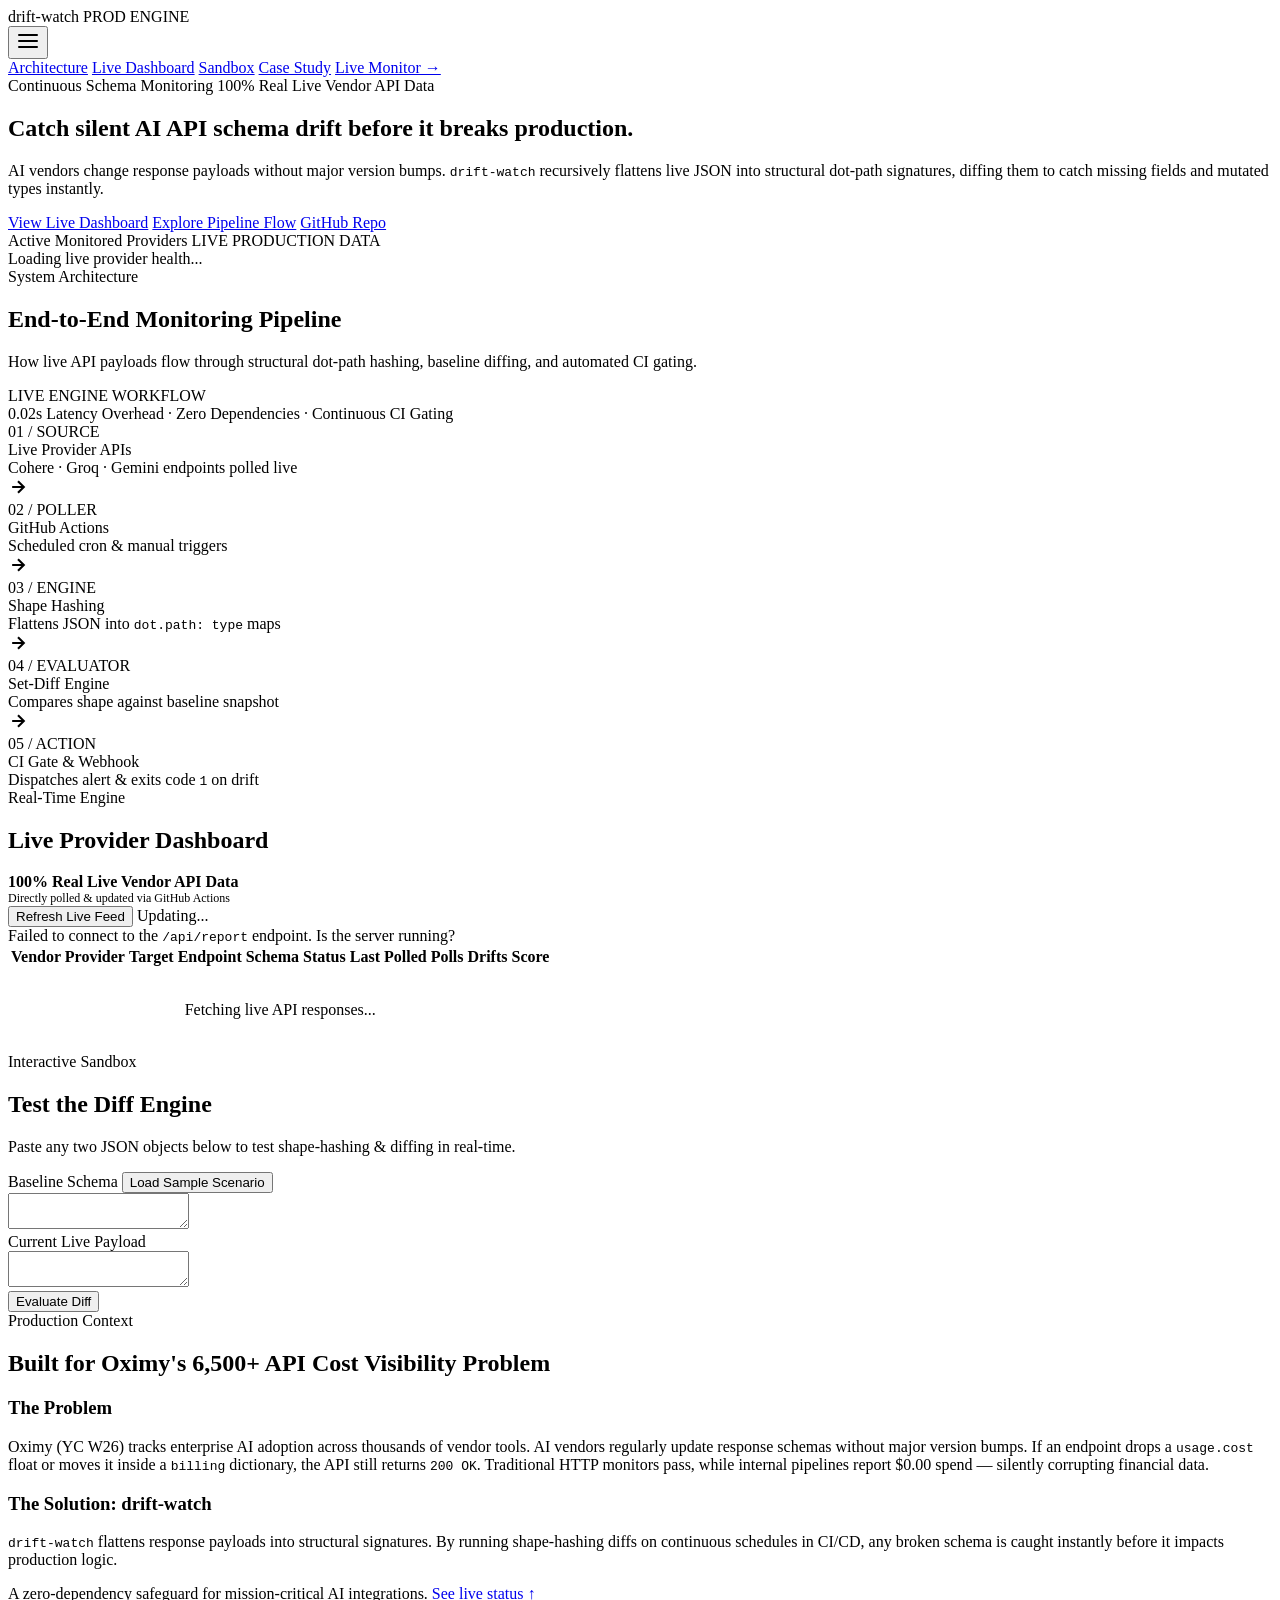
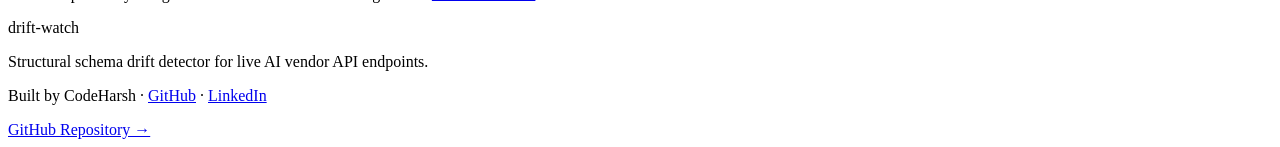
==== commit 03dcece8: "Remove JSON wall, add horizontal directional flow map, and apply electric blue minimalist design sys" ====
--- a/frontend/index.html
+++ b/frontend/index.html
@@ -4,7 +4,7 @@
   <meta charset="UTF-8" />
   <meta name="viewport" content="width=device-width, initial-scale=1.0" />
   <title>drift-watch — AI Vendor Schema Monitor</title>
-  <meta name="description" content="Catch silent API schema drift before it corrupts your production app." />
+  <meta name="description" content="Catch silent API schema drift before it breaks your production application." />
   <link rel="preconnect" href="https://fonts.googleapis.com" />
   <link rel="preconnect" href="https://fonts.gstatic.com" crossorigin />
   <link href="https://fonts.googleapis.com/css2?family=Inter:wght@400;500;600;700;800&family=JetBrains+Mono:wght@400;500;600&display=swap" rel="stylesheet" />
@@ -17,10 +17,9 @@
   <div class="nav-container">
     <div class="nav-logo">
       <span class="logo-text">drift-watch</span>
-      <span class="logo-badge">LIVE ENGINE</span>
-    </div>
-    
-    <!-- Mobile Hamburger Toggle -->
+      <span class="logo-badge">PROD ENGINE</span>
+    </div>
+    
     <button class="nav-toggle" id="nav-toggle" aria-label="Toggle Navigation">
       <svg width="24" height="24" viewBox="0 0 24 24" fill="none" stroke="currentColor" stroke-width="2" stroke-linecap="round" stroke-linejoin="round">
         <line x1="3" y1="12" x2="21" y2="12"></line>
@@ -30,13 +29,11 @@
     </button>
     
     <div class="nav-links" id="nav-links">
-      <a href="#value"         class="nav-link">Why Track Drift</a>
-      <a href="#architecture"  class="nav-link">Architecture</a>
-      <a href="#dashboard"     class="nav-link">Live Dashboard</a>
-      <a href="#how-it-works"  class="nav-link">Pipeline</a>
-      <a href="#playground"    class="nav-link">Playground</a>
-      <a href="#case-study"    class="nav-link">Case Study</a>
-      <a href="#dashboard"     class="btn-nav-cta">View Live Data →</a>
+      <a href="#architecture" class="nav-link">Architecture</a>
+      <a href="#dashboard"    class="nav-link">Live Dashboard</a>
+      <a href="#playground"   class="nav-link">Sandbox</a>
+      <a href="#case-study"   class="nav-link">Case Study</a>
+      <a href="#dashboard"    class="btn-nav-cta">Live Monitor →</a>
     </div>
   </div>
 </nav>
@@ -45,189 +42,116 @@
 <section class="section hero" id="hero">
   <div class="container hero-container">
     <div class="hero-eyebrow-pills">
-      <span class="hero-badge">Zero-Dependency</span>
-      <span class="hero-badge hero-badge-blue">Continuous CI/CD Gating</span>
-      <span class="hero-badge hero-badge-green">100% Real Live Vendors</span>
-    </div>
-    <h1 class="hero-title">Catch silent AI API drift before it breaks your production app.</h1>
+      <span class="hero-badge hero-badge-blue">Continuous Schema Monitoring</span>
+      <span class="hero-badge hero-badge-green">100% Real Live Vendor API Data</span>
+    </div>
+    <h1 class="hero-title">Catch silent AI API schema drift before it breaks production.</h1>
     <p class="hero-sub">
-      AI vendors change response schemas without version bumps. <code>drift-watch</code> recursively flattens live payloads into structural dot-path signatures, diffing them to catch silent field removals and type mutations instantly.
+      AI vendors change response payloads without major version bumps. <code>drift-watch</code> recursively flattens live JSON into structural dot-path signatures, diffing them to catch missing fields and mutated types instantly.
     </p>
     <div class="hero-cta-wrap">
       <a href="#dashboard" class="btn-primary">View Live Dashboard</a>
-      <a href="#architecture" class="btn-outline">Explore Architecture Map</a>
+      <a href="#architecture" class="btn-outline">Explore Pipeline Flow</a>
       <a href="https://github.com/codeharsh27/drift-watch" target="_blank" rel="noopener" class="btn-outline">GitHub Repo</a>
     </div>
     
     <!-- Hero Live Widget -->
     <div class="hero-widget card-shadow">
       <div class="hero-widget-header">
-        <span class="hero-widget-label">Active Provider Health</span>
-        <span class="live-proof-tag">🟢 REAL-TIME LIVE DATA (NOT MOCKED)</span>
+        <span class="hero-widget-label">Active Monitored Providers</span>
+        <span class="live-proof-tag"><span class="pulse-dot-sm"></span> LIVE PRODUCTION DATA</span>
       </div>
       <div id="hero-live-widget" class="hero-live-pills">
-        <span class="pill-loading">Loading live provider data...</span>
-      </div>
-    </div>
-    
-    <div class="hero-scroll-cue">
-      <span class="scroll-cue-dot"></span>
-    </div>
-  </div>
-</section>
-
-<!-- VALUE & IMPACT (Why Track Schema Drift) -->
-<section class="section value-section" id="value">
-  <div class="container">
-    <div class="section-eyebrow">Executive Summary</div>
-    <h2 class="section-title">Why Engineering Teams Track API Drift</h2>
-    <p class="section-subtitle">
-      Traditional monitoring catches 500 errors. <code>drift-watch</code> catches 200 OK responses that silently corrupt your application logic.
-    </p>
-    
-    <div class="value-grid">
-      <!-- Card 1 -->
-      <div class="value-card card-shadow">
-        <div class="value-icon warning-icon">
-          <svg width="24" height="24" viewBox="0 0 24 24" fill="none" stroke="currentColor" stroke-width="2"><path d="M10.29 3.86L1.82 18a2 2 0 0 0 1.71 3h16.94a2 2 0 0 0 1.71-3L13.71 3.86a2 2 0 0 0-3.42 0z"/><line x1="12" y1="9" x2="12" y2="13"/><line x1="12" y1="17" x2="12.01" y2="17"/></svg>
-        </div>
-        <h3>The Silent 200 OK Problem</h3>
-        <p>
-          AI vendors regularly update API response structures without warning. An endpoint might rename <code>usage.cost</code> to <code>billing.amount</code> or change a string ID to an integer. The API still returns <code>200 OK</code>, so status-page checks pass, but downstream data silently becomes <code>null</code>.
-        </p>
-      </div>
-
-      <!-- Card 2 -->
-      <div class="value-card card-shadow">
-        <div class="value-icon feature-icon">
-          <svg width="24" height="24" viewBox="0 0 24 24" fill="none" stroke="currentColor" stroke-width="2"><polyline points="22 12 18 12 15 21 9 3 6 12 2 12"/></svg>
-        </div>
-        <h3>Structural Dot-Path Hashing</h3>
-        <p>
-          Instead of comparing volatile dynamic values (like response IDs or tokens), <code>drift-watch</code> flattens JSON payloads into exact <code>dot.path: type</code> signatures. This isolates pure structural changes with zero false positives.
-        </p>
-      </div>
-
-      <!-- Card 3 -->
-      <div class="value-card card-shadow">
-        <div class="value-icon success-icon">
-          <svg width="24" height="24" viewBox="0 0 24 24" fill="none" stroke="currentColor" stroke-width="2"><path d="M12 22s8-4 8-10V5l-8-3-8 3v7c0 6 8 10 8 10z"/><polyline points="9 12 11 14 15 10"/></svg>
-        </div>
-        <h3>Automated CI/CD Gating</h3>
-        <p>
-          Runs on automated schedules via GitHub Actions. If a critical field removal or type change is detected, the engine instantly exits with code <code>1</code>, blocking deploy pipelines and dispatching Webhook alerts to Discord/Slack.
-        </p>
-      </div>
-    </div>
-  </div>
-</section>
-
-<!-- DRDROID-STYLE ARCHITECTURE WORKFLOW NODE GRAPH -->
+        <span class="pill-loading">Loading live provider health...</span>
+      </div>
+    </div>
+  </div>
+</section>
+
+<!-- SYSTEM ARCHITECTURE (DIRECTIONAL FLOW MAP) -->
 <section class="section architecture-section" id="architecture">
   <div class="container">
     <div class="section-eyebrow">System Architecture</div>
-    <h2 class="section-title">End-to-End Monitoring Workflow</h2>
+    <h2 class="section-title">End-to-End Monitoring Pipeline</h2>
     <p class="section-subtitle">
-      How live API responses travel through structural hashing, baseline comparison, and CI gating.
+      How live API payloads flow through structural dot-path hashing, baseline diffing, and automated CI gating.
     </p>
 
-    <!-- Interactive Node Map Canvas (DrDroid style) -->
-    <div class="node-graph-card card-shadow">
-      <div class="node-graph-header">
-        <div class="graph-title-block">
-          <span class="graph-root-pill">■ ai-vendor-pipeline</span>
-          <span class="graph-root-sub">SERVICE ARCHITECTURE</span>
-        </div>
-        <div class="graph-status-tag">ACTIVE MONITORING NODE</div>
-      </div>
-
-      <!-- Node Network Grid -->
-      <div class="node-tree-wrapper">
-        <div class="node-main-line"></div>
-        
-        <div class="node-tree-grid">
-          <!-- Top Row Nodes -->
-          <div class="node-box" data-node="vendors">
-            <div class="node-box-header">
-              <span class="node-title">Live Providers</span>
-              <span class="node-badge">3 Connected</span>
-            </div>
-            <div class="node-sub">Cohere · Groq · Gemini</div>
-          </div>
-
-          <div class="node-box node-highlight" data-node="shape-engine">
-            <div class="node-box-header">
-              <span class="node-title">Shape Hashing Engine</span>
-              <span class="node-badge node-badge-purple">Core Engine</span>
-            </div>
-            <div class="node-sub">dot.path:type mapping</div>
-          </div>
-
-          <div class="node-box" data-node="baseline">
-            <div class="node-box-header">
-              <span class="node-title">Baseline Registry</span>
-              <span class="node-badge">JSON Storage</span>
-            </div>
-            <div class="node-sub">data/*.json snapshot</div>
-          </div>
-
-          <!-- Bottom Row Nodes -->
-          <div class="node-box" data-node="poller">
-            <div class="node-box-header">
-              <span class="node-title">Live Poller</span>
-              <span class="node-badge">GH Actions</span>
-            </div>
-            <div class="node-sub">Cron Schedule / Manual</div>
-          </div>
-
-          <div class="node-box node-highlight" data-node="diff-engine">
-            <div class="node-box-header">
-              <span class="node-title">Diff Evaluator</span>
-              <span class="node-badge node-badge-purple">Set-Diff</span>
-            </div>
-            <div class="node-sub">Removed · Mutated · Added</div>
-          </div>
-
-          <div class="node-box" data-node="alerts">
-            <div class="node-box-header">
-              <span class="node-title">Alert & CI Gate</span>
-              <span class="node-badge node-badge-red">Exit 1 / Webhook</span>
-            </div>
-            <div class="node-sub">Discord / Slack / GitHub</div>
-          </div>
-        </div>
-      </div>
-
-      <!-- Node Graph Footer Bar (DrDroid style) -->
-      <div class="node-graph-footer">
-        <div class="ng-foot-item">
-          <span class="ng-square purple-sq"></span>
-          <strong>Live Engine Status:</strong> Operational
-        </div>
-        <div class="ng-foot-metrics">
-          <span>3 Providers Healthy</span> · 
-          <span>0.02s Diff Latency</span> · 
-          <span>0 False Positives</span> · 
-          <span>Auto CI Gated</span>
-        </div>
-      </div>
-    </div>
-  </div>
-</section>
-
-<!-- LIVE MONITORING DASHBOARD (VERIFIED REAL DATA) -->
+    <div class="flow-card card-shadow">
+      <div class="flow-card-header">
+        <div class="flow-title"><span class="pulse-dot"></span> LIVE ENGINE WORKFLOW</div>
+        <div class="flow-metrics">0.02s Latency Overhead · Zero Dependencies · Continuous CI Gating</div>
+      </div>
+      
+      <div class="flow-steps-grid">
+        <!-- Step 1 -->
+        <div class="flow-step-box">
+          <div class="step-tag">01 / SOURCE</div>
+          <div class="step-title">Live Provider APIs</div>
+          <div class="step-desc">Cohere · Groq · Gemini endpoints polled live</div>
+        </div>
+
+        <div class="flow-connector">
+          <svg width="20" height="20" viewBox="0 0 24 24" fill="none" stroke="currentColor" stroke-width="2.5"><path d="M5 12h14M12 5l7 7-7 7"/></svg>
+        </div>
+
+        <!-- Step 2 -->
+        <div class="flow-step-box">
+          <div class="step-tag">02 / POLLER</div>
+          <div class="step-title">GitHub Actions</div>
+          <div class="step-desc">Scheduled cron & manual triggers</div>
+        </div>
+
+        <div class="flow-connector">
+          <svg width="20" height="20" viewBox="0 0 24 24" fill="none" stroke="currentColor" stroke-width="2.5"><path d="M5 12h14M12 5l7 7-7 7"/></svg>
+        </div>
+
+        <!-- Step 3 -->
+        <div class="flow-step-box step-box-active">
+          <div class="step-tag tag-blue">03 / ENGINE</div>
+          <div class="step-title">Shape Hashing</div>
+          <div class="step-desc">Flattens JSON into <code>dot.path: type</code> maps</div>
+        </div>
+
+        <div class="flow-connector">
+          <svg width="20" height="20" viewBox="0 0 24 24" fill="none" stroke="currentColor" stroke-width="2.5"><path d="M5 12h14M12 5l7 7-7 7"/></svg>
+        </div>
+
+        <!-- Step 4 -->
+        <div class="flow-step-box step-box-active">
+          <div class="step-tag tag-blue">04 / EVALUATOR</div>
+          <div class="step-title">Set-Diff Engine</div>
+          <div class="step-desc">Compares shape against baseline snapshot</div>
+        </div>
+
+        <div class="flow-connector">
+          <svg width="20" height="20" viewBox="0 0 24 24" fill="none" stroke="currentColor" stroke-width="2.5"><path d="M5 12h14M12 5l7 7-7 7"/></svg>
+        </div>
+
+        <!-- Step 5 -->
+        <div class="flow-step-box step-box-alert">
+          <div class="step-tag tag-red">05 / ACTION</div>
+          <div class="step-title">CI Gate & Webhook</div>
+          <div class="step-desc">Dispatches alert & exits code <code>1</code> on drift</div>
+        </div>
+      </div>
+    </div>
+  </div>
+</section>
+
+<!-- LIVE MONITORING DASHBOARD -->
 <section class="section dashboard-section" id="dashboard">
   <div class="container">
     <div class="dashboard-header-row">
       <div>
-        <div class="section-eyebrow">Real-Time Verification</div>
-        <h2 class="section-title">Live Monitoring Dashboard</h2>
+        <div class="section-eyebrow">Real-Time Engine</div>
+        <h2 class="section-title">Live Provider Dashboard</h2>
       </div>
       <div class="realtime-notice-badge card-shadow">
         <span class="pulse-dot"></span>
         <div>
           <strong>100% Real Live Vendor API Data</strong>
-          <div style="font-size:0.75rem; color:var(--text-muted);">Directly polled & updated via GitHub Actions. Not mock data.</div>
+          <div style="font-size:0.75rem; color:var(--text-muted);">Directly polled & updated via GitHub Actions</div>
         </div>
       </div>
     </div>
@@ -239,7 +163,7 @@
 
     <!-- Error State -->
     <div id="state-error" class="dash-error hidden">
-      Failed to connect to the <code>/api/report</code> endpoint. Is the FastAPI server running?
+      Failed to connect to the <code>/api/report</code> endpoint. Is the server running?
     </div>
     
     <!-- Table -->
@@ -250,10 +174,10 @@
             <th>Vendor Provider</th>
             <th>Target Endpoint</th>
             <th>Schema Status</th>
-            <th>Last Live Poll</th>
-            <th>Total Polls</th>
-            <th>Drifts Caught</th>
-            <th>Drift Score</th>
+            <th>Last Polled</th>
+            <th>Polls</th>
+            <th>Drifts</th>
+            <th>Score</th>
           </tr>
         </thead>
         <tbody id="dash-tbody">
@@ -264,92 +188,24 @@
   </div>
 </section>
 
-<!-- HOW IT WORKS (PIPELINE) -->
-<section class="section pipeline-section" id="how-it-works">
-  <div class="container">
-    <div class="section-eyebrow">Technical Deep-Dive</div>
-    <h2 class="section-title">Under the Hood: Hashing & Diffing</h2>
-    <p class="section-subtitle">
-      Here is the actual live baseline payload, computed shape signature, and diff output for the active vendor.
-    </p>
-    
-    <div class="pipeline-grid">
-      <!-- Step 1 -->
-      <div class="pipeline-step">
-        <div class="step-header">
-          <span class="step-num">01 / Poll</span>
-        </div>
-        <p class="step-desc">Fetch the real live API response payload directly from the vendor endpoint.</p>
-        <div class="step-artifact card-shadow">
-          <div class="artifact-header">Live Vendor Payload (Truncated)</div>
-          <pre class="code-blk" id="pipeline-step1">Loading...</pre>
-        </div>
-      </div>
-      
-      <!-- Step 2 -->
-      <div class="pipeline-step">
-        <div class="step-header">
-          <span class="step-num">02 / Shape Hash</span>
-        </div>
-        <p class="step-desc">Recursively flatten the JSON into a dot-path type map. Dynamic values are stripped away, leaving only structural signature.</p>
-        <div class="step-artifact card-shadow">
-          <div class="artifact-header">Live Computed Dot-Path Shape Map</div>
-          <pre class="code-blk" id="pipeline-step2">Loading...</pre>
-        </div>
-      </div>
-      
-      <!-- Step 3 -->
-      <div class="pipeline-step">
-        <div class="step-header">
-          <span class="step-num">03 / Diff Engine</span>
-        </div>
-        <p class="step-desc">Set-diff the newly computed shape against the baseline snapshot. Detect removed fields, new fields, and mutated types.</p>
-        <div class="step-artifact card-shadow">
-          <div class="artifact-header">Live Diff Output</div>
-          <pre class="code-blk" id="pipeline-step3">Loading...</pre>
-        </div>
-      </div>
-      
-      <!-- Step 4 -->
-      <div class="pipeline-step">
-        <div class="step-header">
-          <span class="step-num">04 / Alert & Gate</span>
-        </div>
-        <p class="step-desc">On critical structural drift, dispatch webhook alerts to Discord/Slack and exit with code <code>1</code> to gate CI builds.</p>
-        <div class="step-artifact card-shadow">
-          <div class="artifact-header">Live Dispatched Webhook Preview</div>
-          <div class="mock-discord">
-            <div class="md-author">drift-watch <span class="md-bot">BOT</span></div>
-            <div class="md-content">
-              <strong>🚨 Drift Detected for <span id="pipeline-step4-vendor">Vendor</span>!</strong><br/>
-              - <strong>Removed:</strong> <code>models.pricing</code> (was float)<br/>
-              - <strong>Type Changed:</strong> <code>models.id</code> (was string -> now int)
-            </div>
-          </div>
-        </div>
-      </div>
-    </div>
-  </div>
-</section>
-
-<!-- PLAYGROUND -->
+<!-- INTERACTIVE SANDBOX -->
 <section class="section playground-section" id="playground">
   <div class="container">
     <div class="section-eyebrow">Interactive Sandbox</div>
-    <h2 class="section-title">Test the Hashing Engine</h2>
-    <p class="section-subtitle">Paste any two JSON objects below to test the diff engine in real-time.</p>
+    <h2 class="section-title">Test the Diff Engine</h2>
+    <p class="section-subtitle">Paste any two JSON objects below to test shape-hashing & diffing in real-time.</p>
 
     <div class="pg-grid">
       <div class="pg-col">
         <div class="pg-label-row">
-          <span class="pg-lbl">Baseline JSON Schema</span>
-          <button class="btn-text" onclick="fillPlaygroundExample()">Load Sample Drift Scenario</button>
+          <span class="pg-lbl">Baseline Schema</span>
+          <button class="btn-text" onclick="fillPlaygroundExample()">Load Sample Scenario</button>
         </div>
         <textarea id="pg-before" class="pg-textarea card-shadow"></textarea>
       </div>
       <div class="pg-col">
         <div class="pg-label-row">
-          <span class="pg-lbl">Current Live Response JSON</span>
+          <span class="pg-lbl">Current Live Payload</span>
         </div>
         <textarea id="pg-after" class="pg-textarea card-shadow"></textarea>
       </div>
@@ -362,26 +218,21 @@
   </div>
 </section>
 
-<!-- CASE STUDY (ORIGIN STORY) -->
+<!-- CASE STUDY -->
 <section class="section case-study-section" id="case-study">
   <div class="container cs-container">
     <div class="section-eyebrow">Production Context</div>
     <h2 class="section-title">Built for Oximy's 6,500+ API Cost Visibility Problem</h2>
     
     <div class="cs-content card-shadow">
-      <h3>The Enterprise Challenge</h3>
+      <h3>The Problem</h3>
       <p>
-        Oximy (YC W26) tracks enterprise AI adoption across thousands of vendor tools. The promise to enterprises is precise visibility into AI spend and ROI.
-      </p>
-
-      <h3>Why Standard Monitoring Fails</h3>
-      <p>
-        AI providers change usage reporting schemas silently. If an endpoint drops a <code>usage.cost</code> float or moves it inside a <code>billing</code> dictionary, the API still returns <code>200 OK</code>. Traditional HTTP monitoring marks it healthy, while internal pipelines report $0.00 spend — corrupting enterprise financial data.
+        Oximy (YC W26) tracks enterprise AI adoption across thousands of vendor tools. AI vendors regularly update response schemas without major version bumps. If an endpoint drops a <code>usage.cost</code> float or moves it inside a <code>billing</code> dictionary, the API still returns <code>200 OK</code>. Traditional HTTP monitors pass, while internal pipelines report $0.00 spend — silently corrupting financial data.
       </p>
 
       <h3>The Solution: drift-watch</h3>
       <p>
-        <code>drift-watch</code> was built to guarantee zero silent schema mutations. By running shape-hashing diffs on continuous schedules in CI/CD, any broken endpoint is caught before it impacts production data.
+        <code>drift-watch</code> flattens response payloads into structural signatures. By running shape-hashing diffs on continuous schedules in CI/CD, any broken schema is caught instantly before it impacts production logic.
       </p>
 
       <p class="cs-closing">
@@ -397,7 +248,7 @@
     <div class="footer-left">
       <div class="footer-logo">drift-watch</div>
       <p class="footer-desc">Structural schema drift detector for live AI vendor API endpoints.</p>
-      <p class="footer-desc" style="margin-top: 12px; font-weight:500;">
+      <p class="footer-desc" style="margin-top: 8px; font-weight: 500;">
         Built by CodeHarsh &middot; 
         <a href="https://github.com/codeharsh27" target="_blank" rel="noopener" class="footer-link">GitHub</a> &middot; 
         <a href="https://linkedin.com/in/codeharsh27" target="_blank" rel="noopener" class="footer-link">LinkedIn</a>
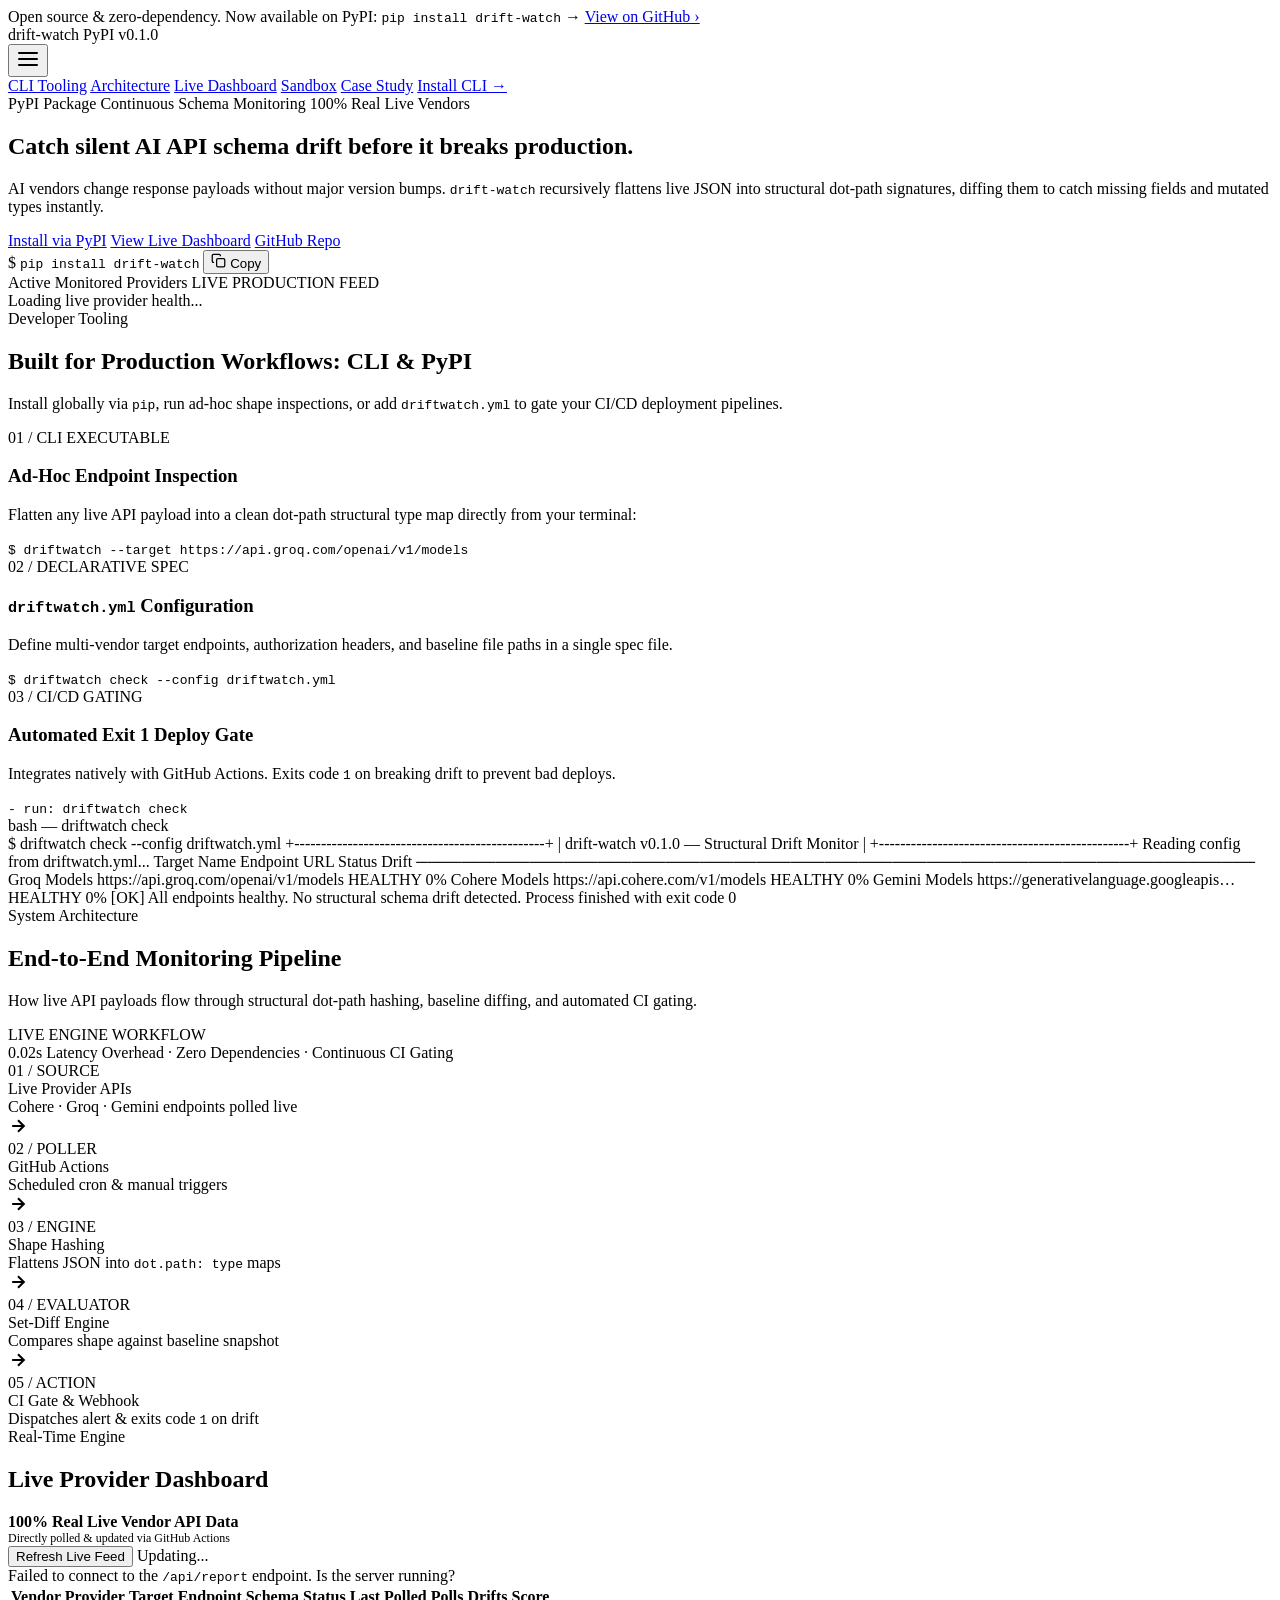
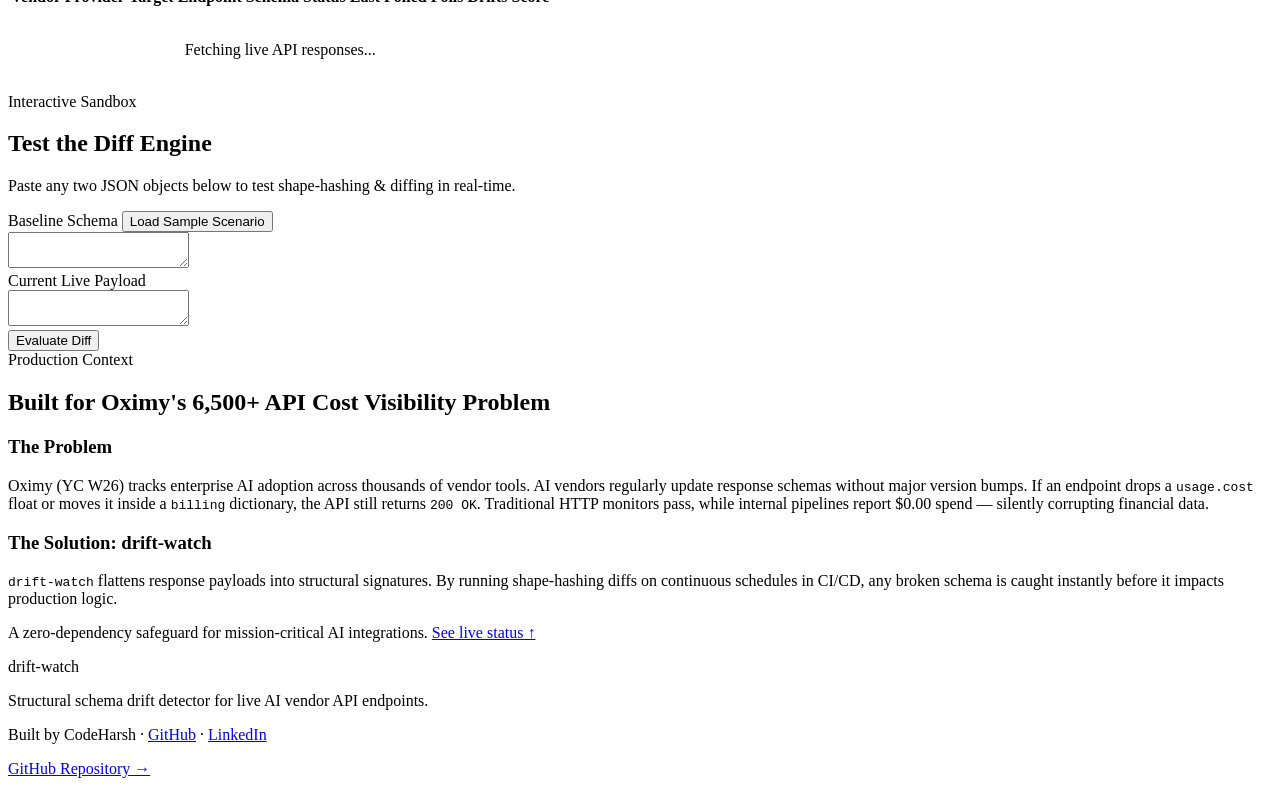
==== commit 2c2358a9: "Apply LiteLLM ice-blue design palette, add PyPI pip install copy pill, top announcement bar, and dev" ====
--- a/frontend/index.html
+++ b/frontend/index.html
@@ -4,7 +4,7 @@
   <meta charset="UTF-8" />
   <meta name="viewport" content="width=device-width, initial-scale=1.0" />
   <title>drift-watch — AI Vendor Schema Monitor</title>
-  <meta name="description" content="Catch silent API schema drift before it breaks your production application." />
+  <meta name="description" content="Zero-dependency structural drift detector and CI gate for AI vendor API endpoints." />
   <link rel="preconnect" href="https://fonts.googleapis.com" />
   <link rel="preconnect" href="https://fonts.gstatic.com" crossorigin />
   <link href="https://fonts.googleapis.com/css2?family=Inter:wght@400;500;600;700;800&family=JetBrains+Mono:wght@400;500;600&display=swap" rel="stylesheet" />
@@ -12,12 +12,20 @@
 </head>
 <body>
 
+<!-- TOP ANNOUNCEMENT BAR (LiteLLM Style) -->
+<div class="announcement-bar">
+  <div class="container announcement-container">
+    <span>Open source & zero-dependency. Now available on PyPI: <code>pip install drift-watch</code> &rarr;</span>
+    <a href="https://github.com/codeharsh27/drift-watch" target="_blank" rel="noopener" class="announcement-link">View on GitHub &rsaquo;</a>
+  </div>
+</div>
+
 <!-- NAVBAR -->
 <nav class="navbar" id="top">
   <div class="nav-container">
     <div class="nav-logo">
       <span class="logo-text">drift-watch</span>
-      <span class="logo-badge">PROD ENGINE</span>
+      <span class="logo-badge">PyPI v0.1.0</span>
     </div>
     
     <button class="nav-toggle" id="nav-toggle" aria-label="Toggle Navigation">
@@ -29,40 +37,122 @@
     </button>
     
     <div class="nav-links" id="nav-links">
-      <a href="#architecture" class="nav-link">Architecture</a>
-      <a href="#dashboard"    class="nav-link">Live Dashboard</a>
-      <a href="#playground"   class="nav-link">Sandbox</a>
-      <a href="#case-study"   class="nav-link">Case Study</a>
-      <a href="#dashboard"    class="btn-nav-cta">Live Monitor →</a>
+      <a href="#cli"           class="nav-link">CLI Tooling</a>
+      <a href="#architecture"  class="nav-link">Architecture</a>
+      <a href="#dashboard"     class="nav-link">Live Dashboard</a>
+      <a href="#playground"    class="nav-link">Sandbox</a>
+      <a href="#case-study"    class="nav-link">Case Study</a>
+      <a href="#cli"           class="btn-nav-cta">Install CLI →</a>
     </div>
   </div>
 </nav>
 
-<!-- HERO -->
+<!-- HERO SECTION (LiteLLM Ice-Blue Style) -->
 <section class="section hero" id="hero">
   <div class="container hero-container">
     <div class="hero-eyebrow-pills">
+      <span class="hero-badge hero-badge-purple">PyPI Package</span>
       <span class="hero-badge hero-badge-blue">Continuous Schema Monitoring</span>
-      <span class="hero-badge hero-badge-green">100% Real Live Vendor API Data</span>
+      <span class="hero-badge hero-badge-green">100% Real Live Vendors</span>
     </div>
     <h1 class="hero-title">Catch silent AI API schema drift before it breaks production.</h1>
     <p class="hero-sub">
       AI vendors change response payloads without major version bumps. <code>drift-watch</code> recursively flattens live JSON into structural dot-path signatures, diffing them to catch missing fields and mutated types instantly.
     </p>
+    
     <div class="hero-cta-wrap">
-      <a href="#dashboard" class="btn-primary">View Live Dashboard</a>
-      <a href="#architecture" class="btn-outline">Explore Pipeline Flow</a>
+      <a href="#cli" class="btn-primary">Install via PyPI</a>
+      <a href="#dashboard" class="btn-outline">View Live Dashboard</a>
       <a href="https://github.com/codeharsh27/drift-watch" target="_blank" rel="noopener" class="btn-outline">GitHub Repo</a>
     </div>
-    
-    <!-- Hero Live Widget -->
+
+    <!-- Quickstart Terminal Copy Pill -->
+    <div class="hero-pip-box card-shadow" onclick="copyPipCommand()">
+      <span class="pip-prompt">$</span>
+      <code id="pip-code">pip install drift-watch</code>
+      <button class="btn-copy" id="btn-copy-pip">
+        <svg width="15" height="15" viewBox="0 0 24 24" fill="none" stroke="currentColor" stroke-width="2"><rect x="9" y="9" width="13" height="13" rx="2" ry="2"/><path d="M5 15H4a2 2 0 0 1-2-2V4a2 2 0 0 1 2-2h9a2 2 0 0 1 2 2v1"/></svg>
+        <span id="copy-text">Copy</span>
+      </button>
+    </div>
+    
+    <!-- Hero Live Status Widget -->
     <div class="hero-widget card-shadow">
       <div class="hero-widget-header">
         <span class="hero-widget-label">Active Monitored Providers</span>
-        <span class="live-proof-tag"><span class="pulse-dot-sm"></span> LIVE PRODUCTION DATA</span>
+        <span class="live-proof-tag"><span class="pulse-dot-sm"></span> LIVE PRODUCTION FEED</span>
       </div>
       <div id="hero-live-widget" class="hero-live-pills">
         <span class="pill-loading">Loading live provider health...</span>
+      </div>
+    </div>
+  </div>
+</section>
+
+<!-- DEVELOPER EXPERIENCE & CLI TOOLING (NEW) -->
+<section class="section cli-section" id="cli">
+  <div class="container">
+    <div class="section-eyebrow">Developer Tooling</div>
+    <h2 class="section-title">Built for Production Workflows: CLI & PyPI</h2>
+    <p class="section-subtitle">
+      Install globally via <code>pip</code>, run ad-hoc shape inspections, or add <code>driftwatch.yml</code> to gate your CI/CD deployment pipelines.
+    </p>
+
+    <div class="cli-grid">
+      <!-- Left: Feature Cards -->
+      <div class="cli-cards">
+        <!-- Card 1 -->
+        <div class="cli-card card-shadow">
+          <div class="cli-card-badge">01 / CLI EXECUTABLE</div>
+          <h3>Ad-Hoc Endpoint Inspection</h3>
+          <p>Flatten any live API payload into a clean dot-path structural type map directly from your terminal:</p>
+          <div class="cli-code-snippet"><code>$ driftwatch --target https://api.groq.com/openai/v1/models</code></div>
+        </div>
+
+        <!-- Card 2 -->
+        <div class="cli-card card-shadow">
+          <div class="cli-card-badge badge-blue">02 / DECLARATIVE SPEC</div>
+          <h3><code>driftwatch.yml</code> Configuration</h3>
+          <p>Define multi-vendor target endpoints, authorization headers, and baseline file paths in a single spec file.</p>
+          <div class="cli-code-snippet"><code>$ driftwatch check --config driftwatch.yml</code></div>
+        </div>
+
+        <!-- Card 3 -->
+        <div class="cli-card card-shadow">
+          <div class="cli-card-badge badge-green">03 / CI/CD GATING</div>
+          <h3>Automated Exit 1 Deploy Gate</h3>
+          <p>Integrates natively with GitHub Actions. Exits code <code>1</code> on breaking drift to prevent bad deploys.</p>
+          <div class="cli-code-snippet"><code>- run: driftwatch check</code></div>
+        </div>
+      </div>
+
+      <!-- Right: Dark Terminal Window Preview -->
+      <div class="cli-terminal-window card-shadow">
+        <div class="terminal-header">
+          <div class="term-dots">
+            <span class="tdot red"></span>
+            <span class="tdot yellow"></span>
+            <span class="tdot green"></span>
+          </div>
+          <span class="term-title">bash — driftwatch check</span>
+        </div>
+        <div class="terminal-body">
+<span class="t-prompt">$</span> driftwatch check --config driftwatch.yml
+
+<span class="t-panel">+-----------------------------------------------+
+| drift-watch v0.1.0 — Structural Drift Monitor |
++-----------------------------------------------+</span>
+Reading config from driftwatch.yml...
+
+<span class="t-head">Target Name    Endpoint URL                            Status       Drift</span>
+──────────────────────────────────────────────────────────────────────────
+Groq Models    https://api.groq.com/openai/v1/models   <span class="t-green">HEALTHY</span>      0%
+Cohere Models  https://api.cohere.com/v1/models        <span class="t-green">HEALTHY</span>      0%
+Gemini Models  https://generativelanguage.googleapis…  <span class="t-green">HEALTHY</span>      0%
+
+<span class="t-green">[OK] All endpoints healthy. No structural schema drift detected.</span>
+<span class="t-dim">Process finished with exit code 0</span>
+        </div>
       </div>
     </div>
   </div>
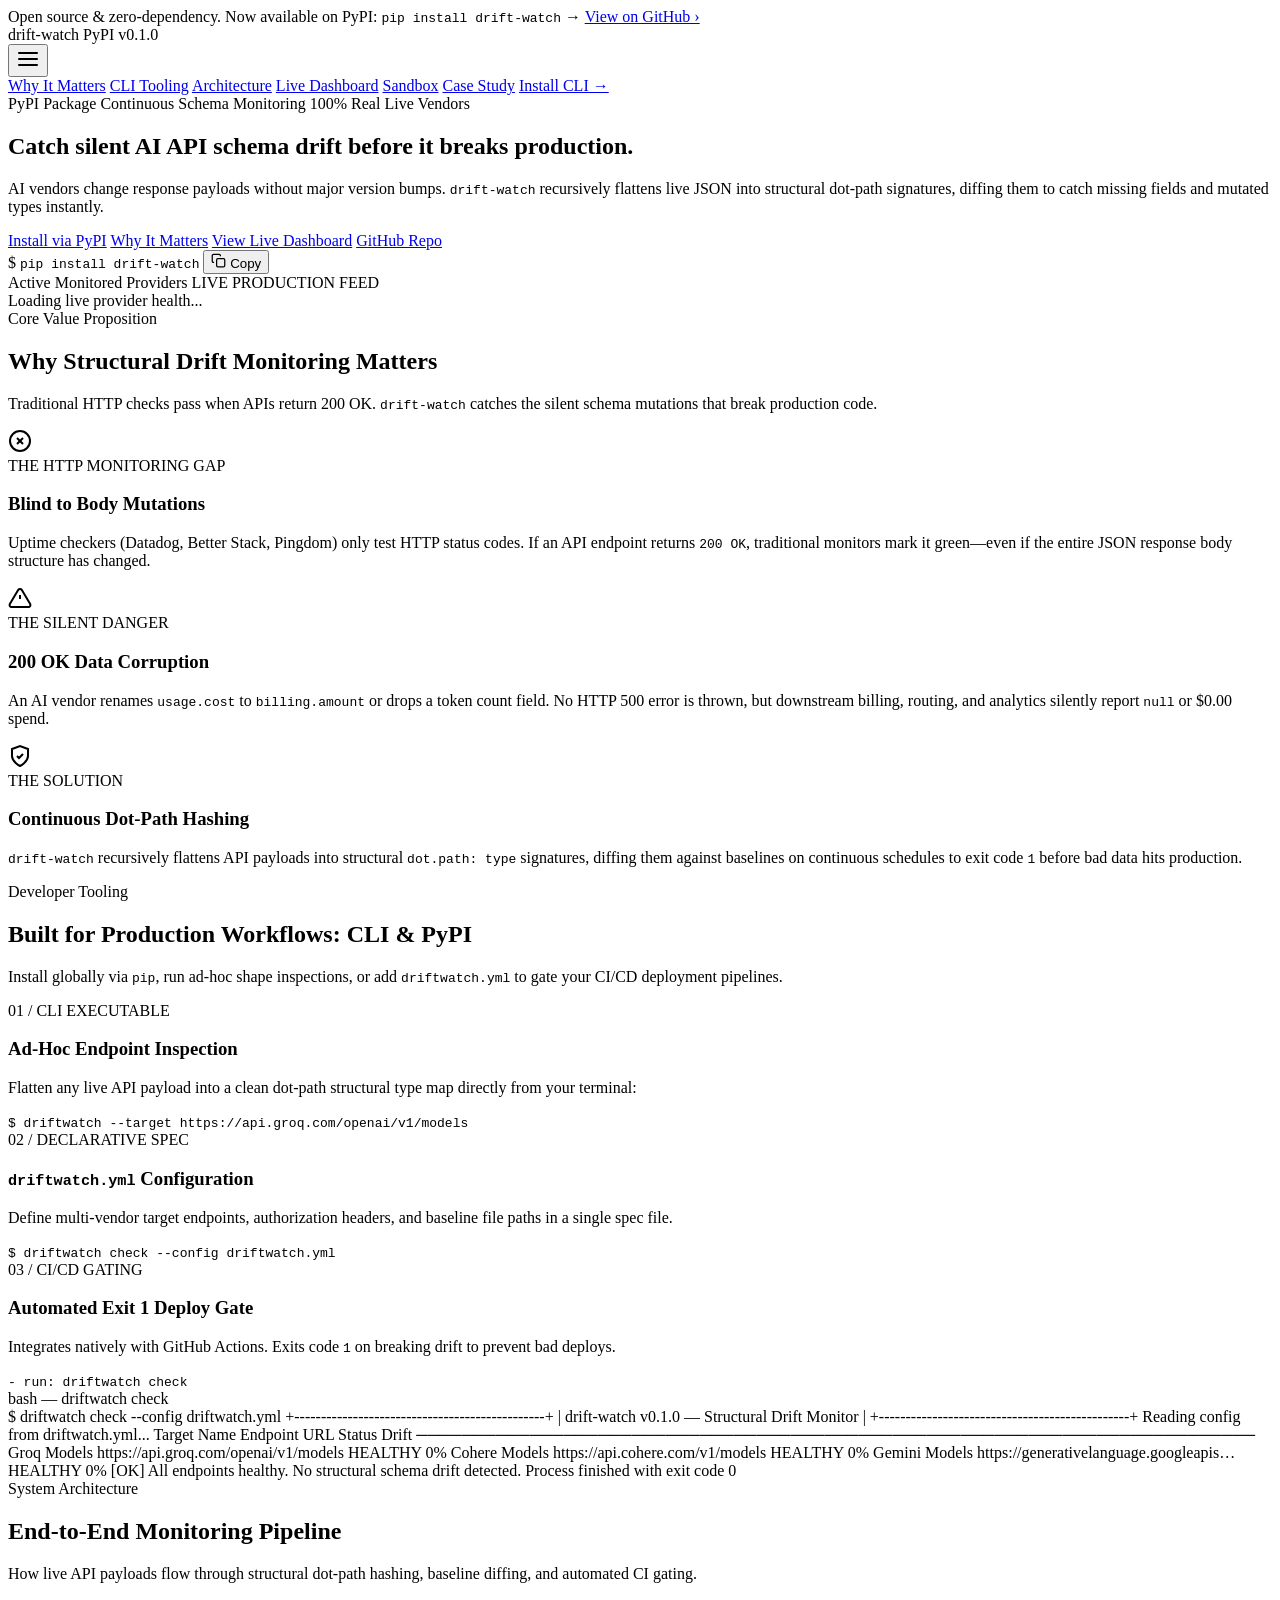
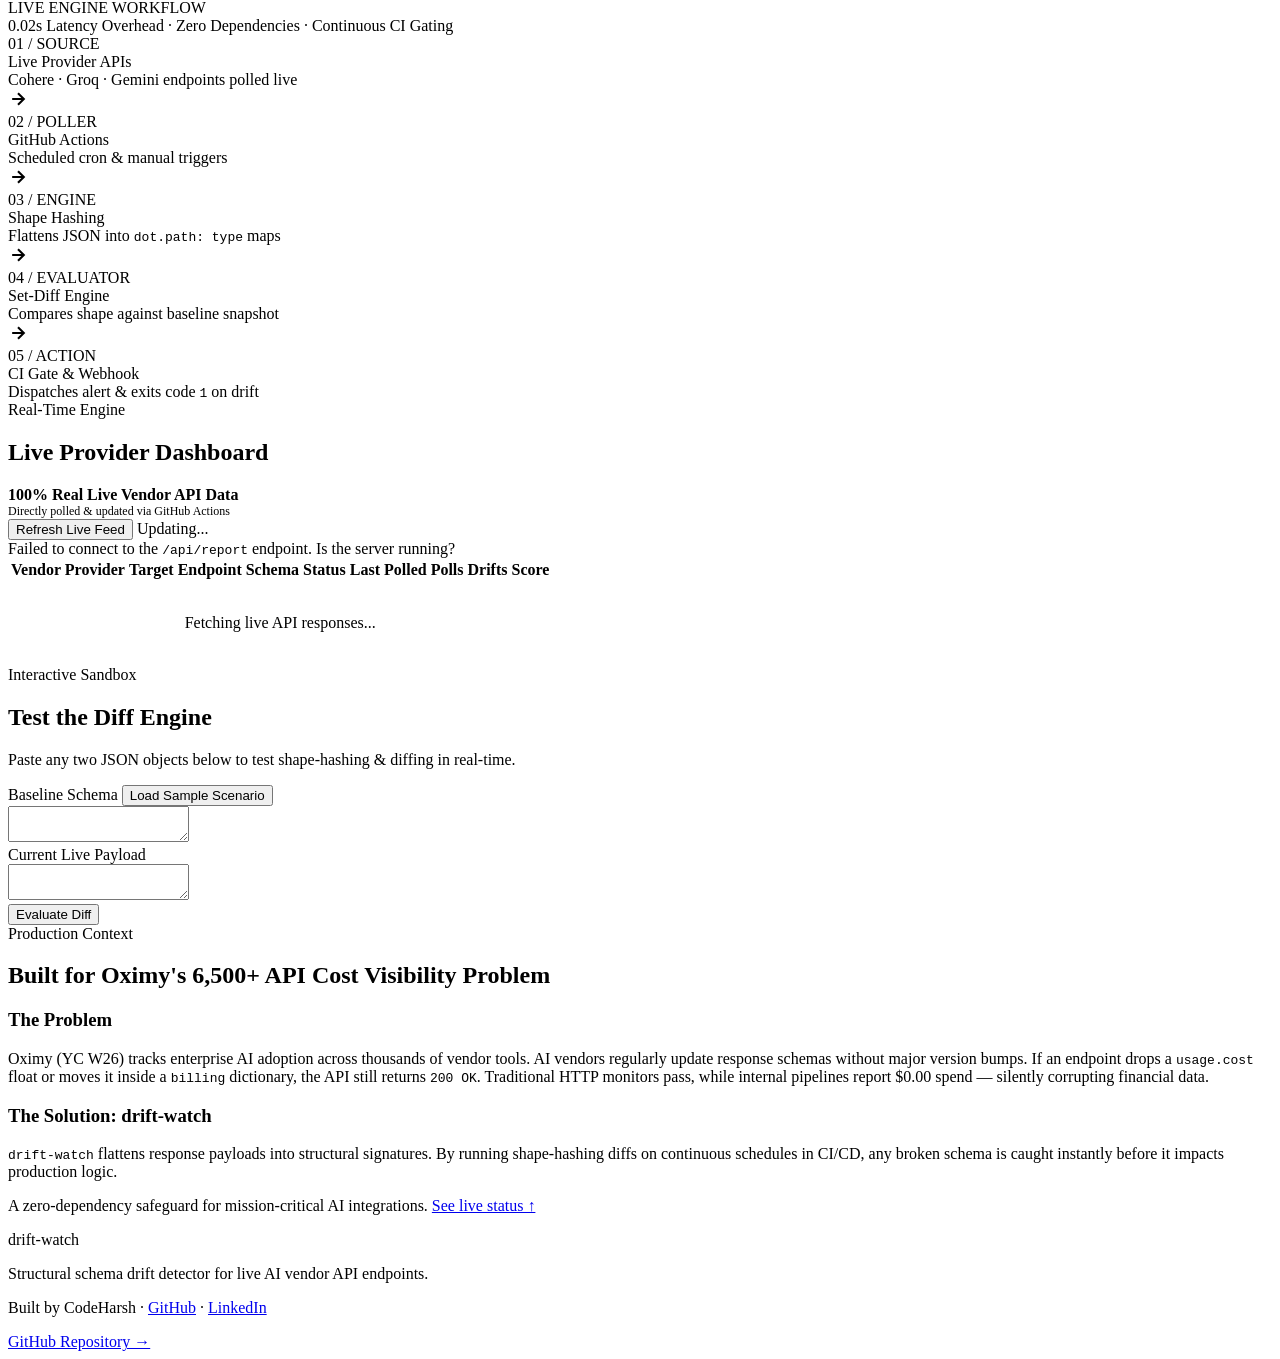
==== commit 30869520: "Add Why It Matters section (HTTP monitoring gap vs 200 OK silent drift vs dot-path solution)" ====
--- a/frontend/index.html
+++ b/frontend/index.html
@@ -37,6 +37,7 @@
     </button>
     
     <div class="nav-links" id="nav-links">
+      <a href="#why"           class="nav-link">Why It Matters</a>
       <a href="#cli"           class="nav-link">CLI Tooling</a>
       <a href="#architecture"  class="nav-link">Architecture</a>
       <a href="#dashboard"     class="nav-link">Live Dashboard</a>
@@ -62,6 +63,7 @@
     
     <div class="hero-cta-wrap">
       <a href="#cli" class="btn-primary">Install via PyPI</a>
+      <a href="#why" class="btn-outline">Why It Matters</a>
       <a href="#dashboard" class="btn-outline">View Live Dashboard</a>
       <a href="https://github.com/codeharsh27/drift-watch" target="_blank" rel="noopener" class="btn-outline">GitHub Repo</a>
     </div>
@@ -89,7 +91,56 @@
   </div>
 </section>
 
-<!-- DEVELOPER EXPERIENCE & CLI TOOLING (NEW) -->
+<!-- WHY IT MATTERS (PROBLEM & SOLUTION) -->
+<section class="section why-section" id="why">
+  <div class="container">
+    <div class="section-eyebrow">Core Value Proposition</div>
+    <h2 class="section-title">Why Structural Drift Monitoring Matters</h2>
+    <p class="section-subtitle">
+      Traditional HTTP checks pass when APIs return 200 OK. <code>drift-watch</code> catches the silent schema mutations that break production code.
+    </p>
+
+    <div class="why-grid">
+      <!-- Card 1 -->
+      <div class="why-card card-shadow">
+        <div class="why-icon icon-red">
+          <svg width="24" height="24" viewBox="0 0 24 24" fill="none" stroke="currentColor" stroke-width="2"><circle cx="12" cy="12" r="10"/><line x1="15" y1="9" x2="9" y2="15"/><line x1="9" y1="9" x2="15" y2="15"/></svg>
+        </div>
+        <div class="why-badge badge-red">THE HTTP MONITORING GAP</div>
+        <h3>Blind to Body Mutations</h3>
+        <p>
+          Uptime checkers (Datadog, Better Stack, Pingdom) only test HTTP status codes. If an API endpoint returns <code>200 OK</code>, traditional monitors mark it green—even if the entire JSON response body structure has changed.
+        </p>
+      </div>
+
+      <!-- Card 2 -->
+      <div class="why-card card-shadow">
+        <div class="why-icon icon-amber">
+          <svg width="24" height="24" viewBox="0 0 24 24" fill="none" stroke="currentColor" stroke-width="2"><path d="M10.29 3.86L1.82 18a2 2 0 0 0 1.71 3h16.94a2 2 0 0 0 1.71-3L13.71 3.86a2 2 0 0 0-3.42 0z"/><line x1="12" y1="9" x2="12" y2="13"/><line x1="12" y1="17" x2="12.01" y2="17"/></svg>
+        </div>
+        <div class="why-badge badge-amber">THE SILENT DANGER</div>
+        <h3>200 OK Data Corruption</h3>
+        <p>
+          An AI vendor renames <code>usage.cost</code> to <code>billing.amount</code> or drops a token count field. No HTTP 500 error is thrown, but downstream billing, routing, and analytics silently report <code>null</code> or $0.00 spend.
+        </p>
+      </div>
+
+      <!-- Card 3 -->
+      <div class="why-card card-shadow">
+        <div class="why-icon icon-green">
+          <svg width="24" height="24" viewBox="0 0 24 24" fill="none" stroke="currentColor" stroke-width="2"><path d="M12 22s8-4 8-10V5l-8-3-8 3v7c0 6 8 10 8 10z"/><polyline points="9 12 11 14 15 10"/></svg>
+        </div>
+        <div class="why-badge badge-green">THE SOLUTION</div>
+        <h3>Continuous Dot-Path Hashing</h3>
+        <p>
+          <code>drift-watch</code> recursively flattens API payloads into structural <code>dot.path: type</code> signatures, diffing them against baselines on continuous schedules to exit code <code>1</code> before bad data hits production.
+        </p>
+      </div>
+    </div>
+  </div>
+</section>
+
+<!-- DEVELOPER EXPERIENCE & CLI TOOLING -->
 <section class="section cli-section" id="cli">
   <div class="container">
     <div class="section-eyebrow">Developer Tooling</div>
